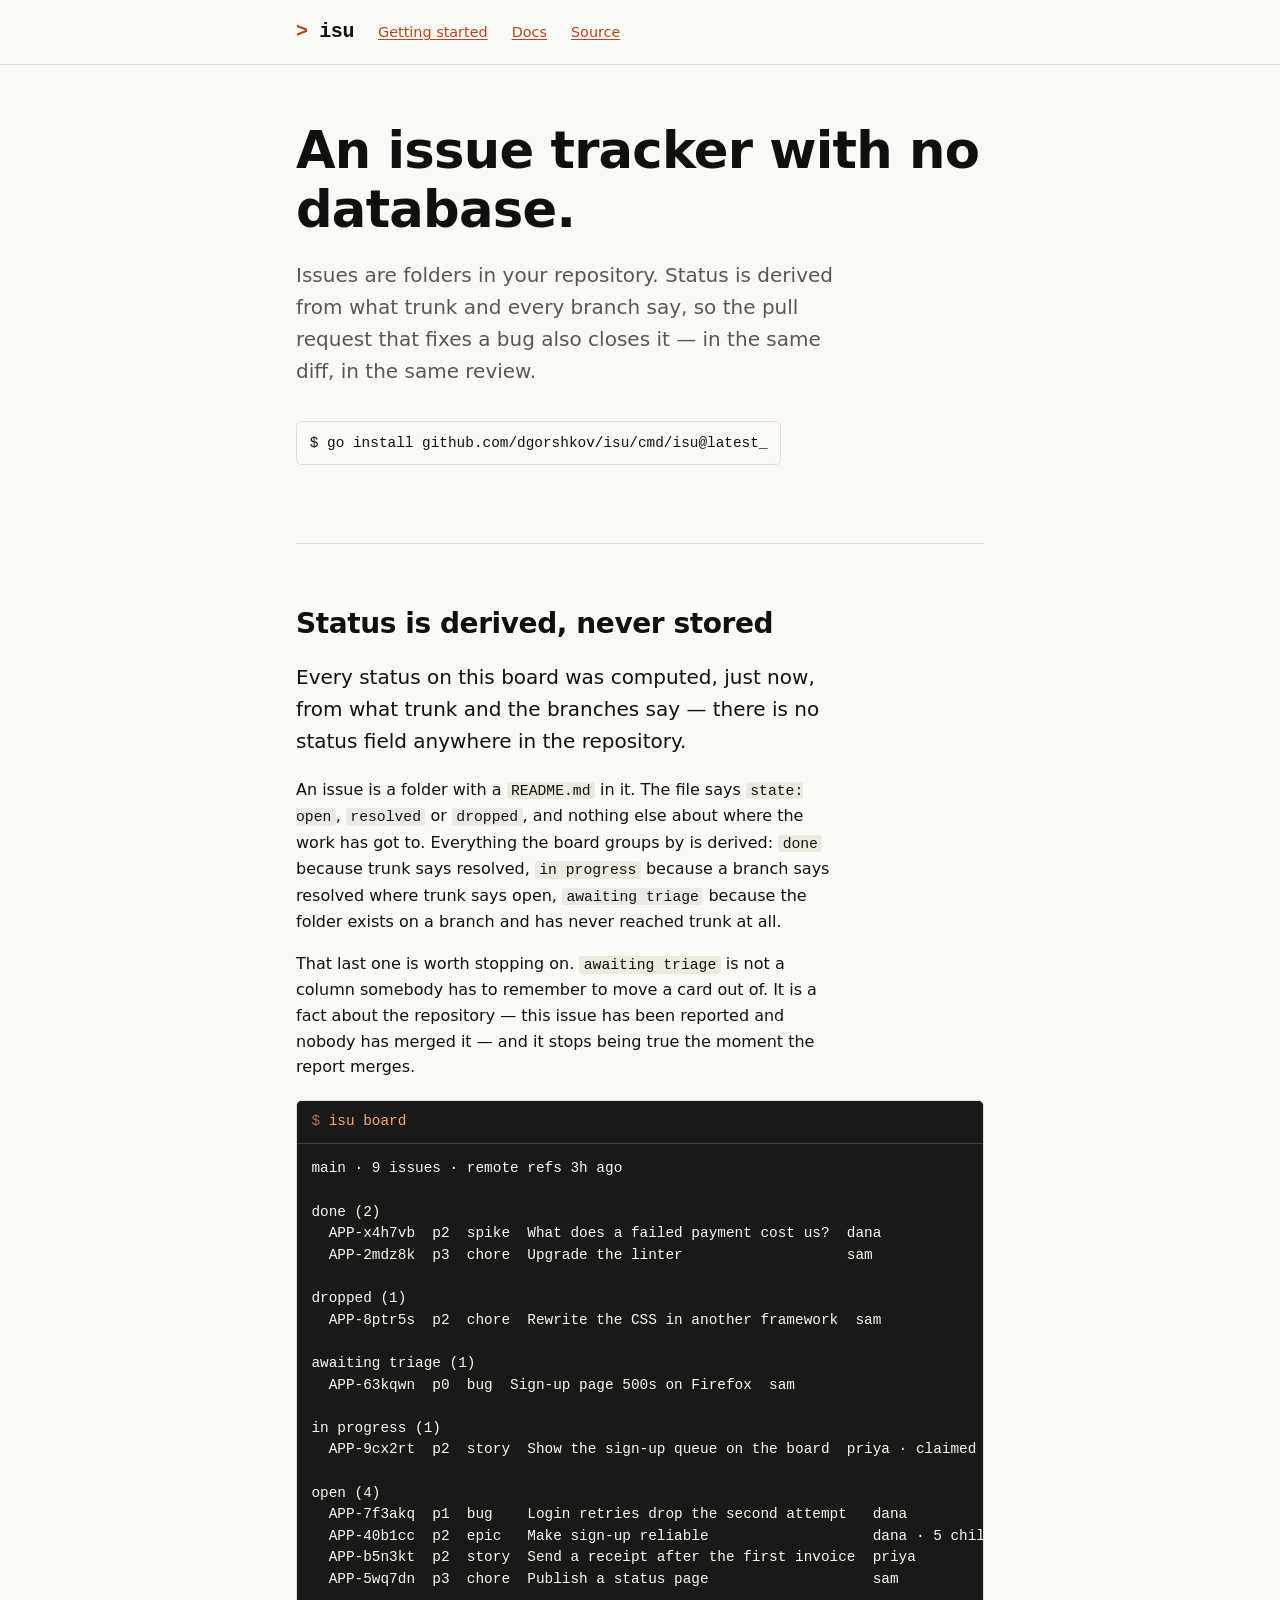
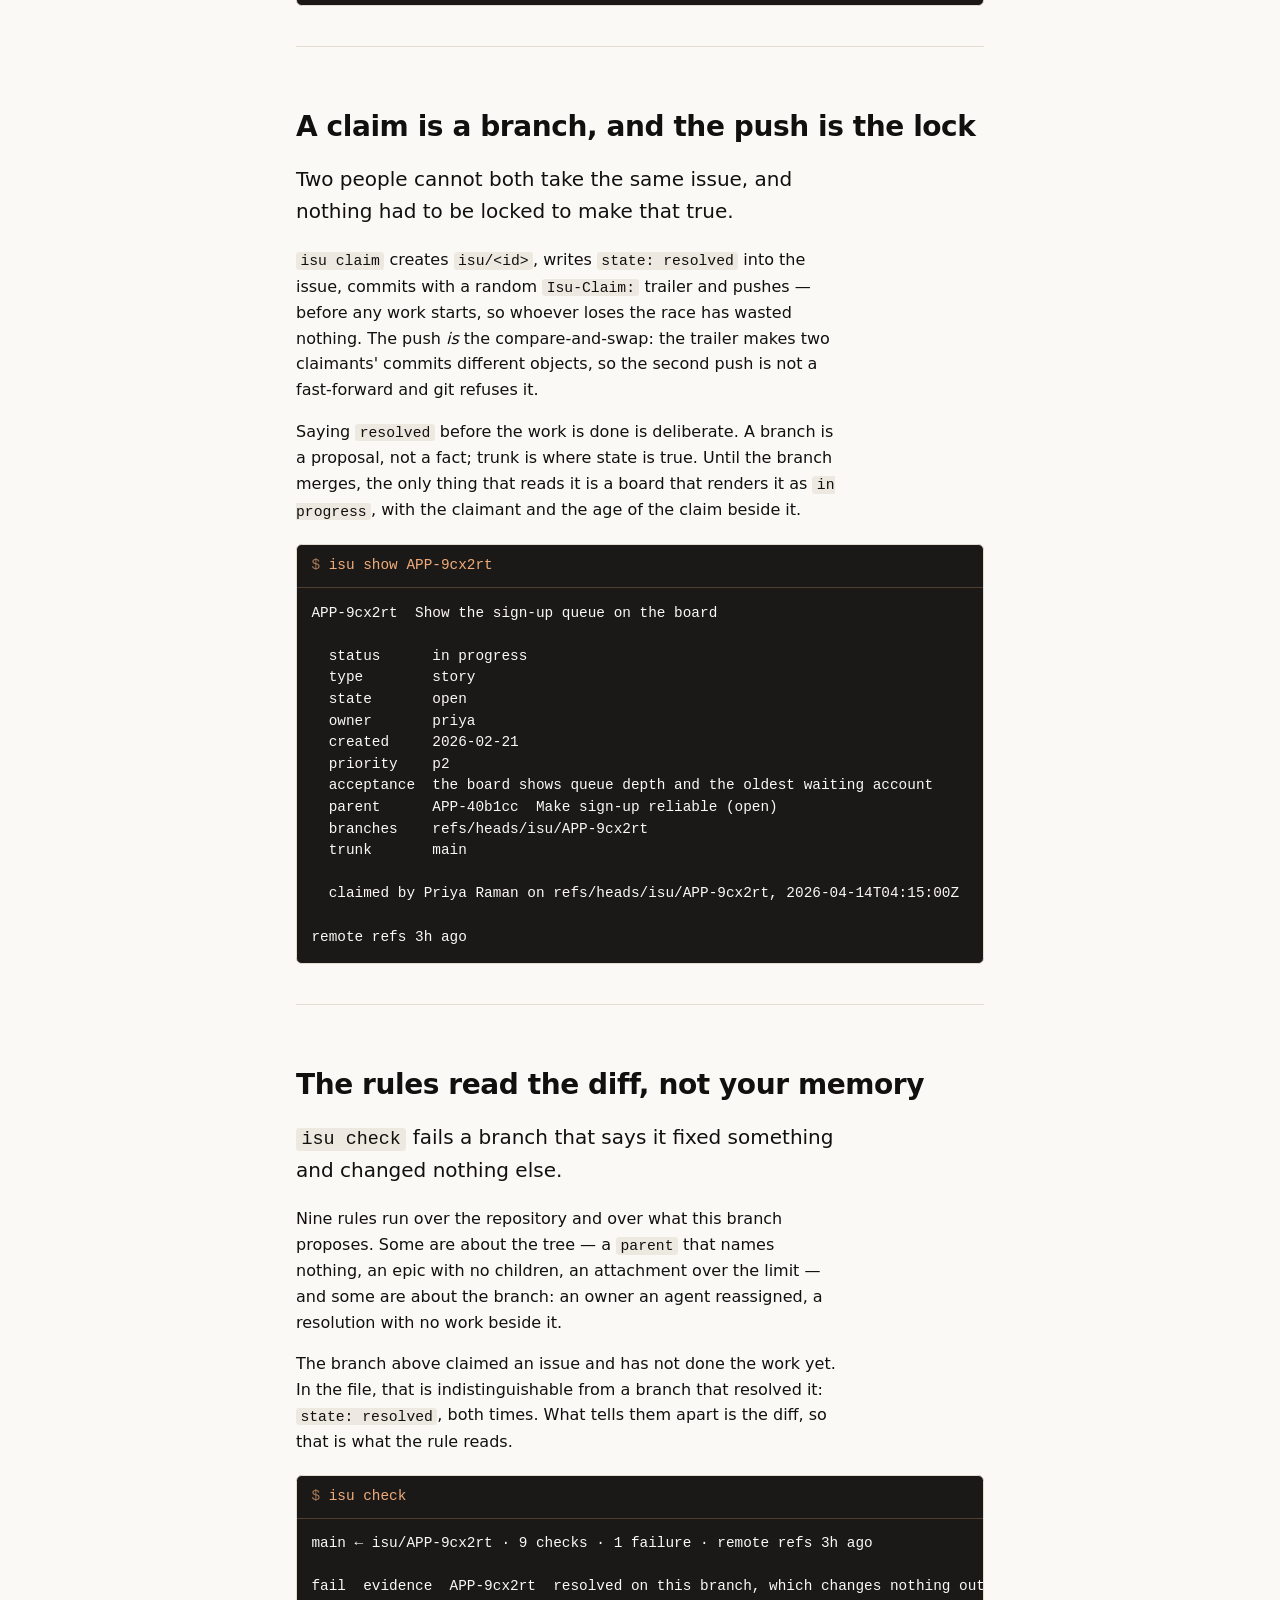
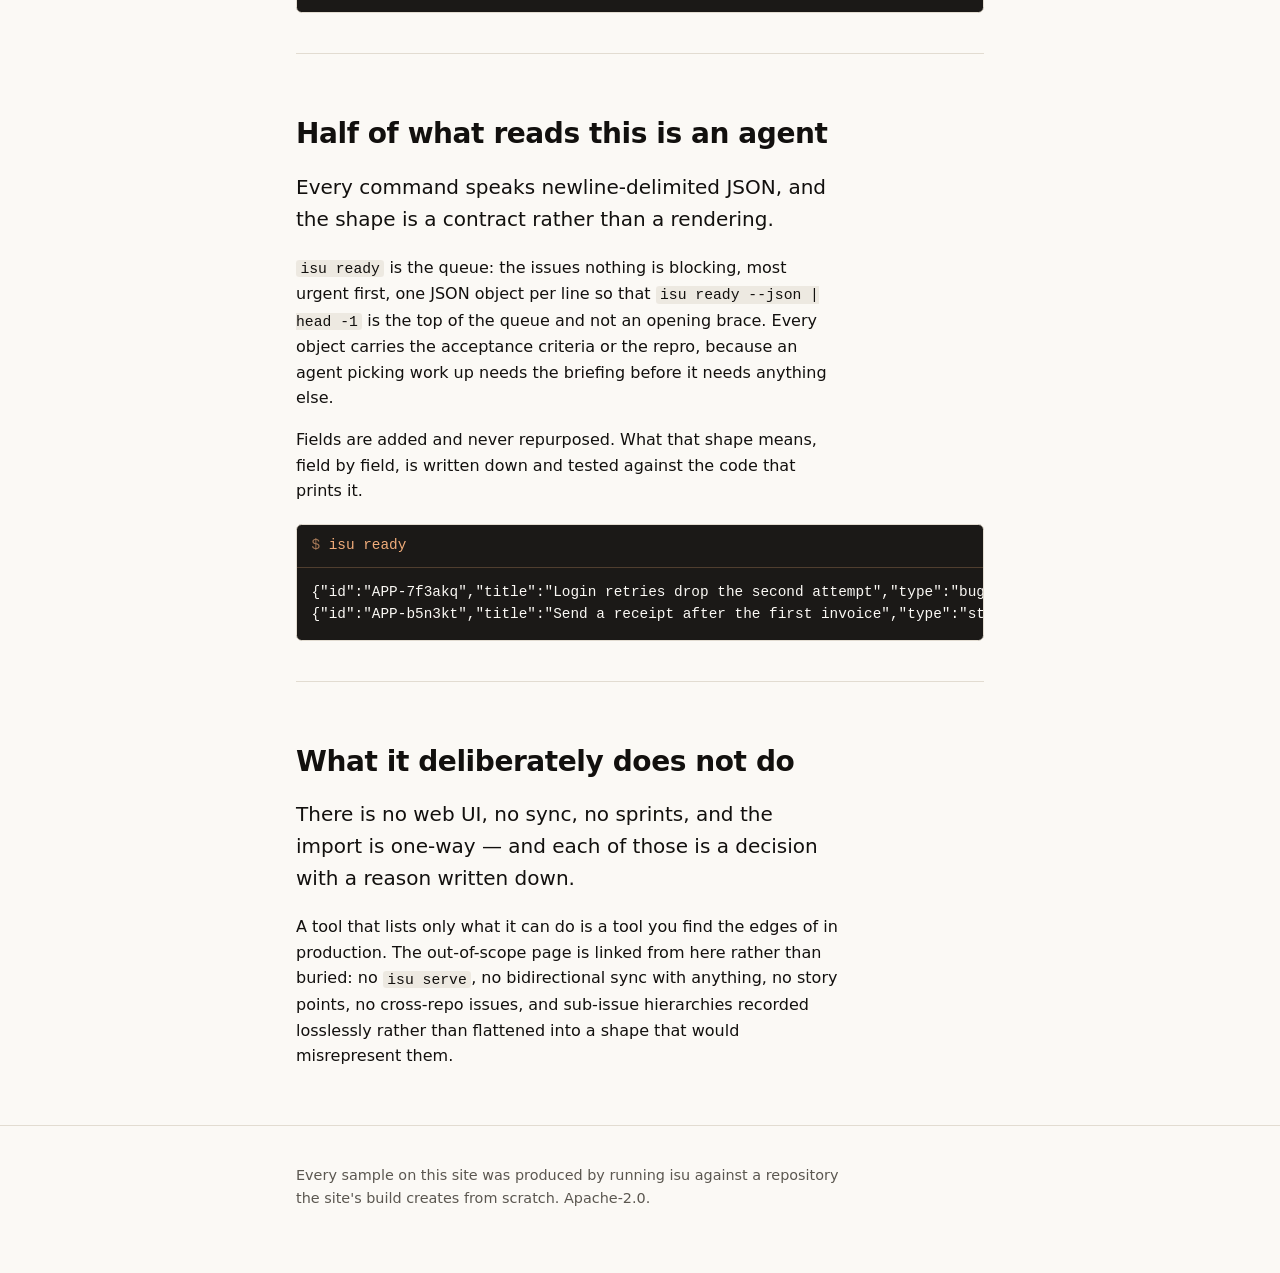
==== web/site/index.html @ 63f7f648 "M8-S3: write the docs, the gates and the deploy Eight pages: getting started, the data model, every " ====
<!DOCTYPE html>
<html lang="en">
<head>
<meta charset="utf-8">
<meta name="viewport" content="width=device-width, initial-scale=1">
<title>isu — an issue tracker with no database</title>
<meta name="description" content="isu keeps issues as folders in your repository. Status is derived from what git already knows, so the pull request that fixes a bug also closes it.">
<link rel="canonical" href="https://dgorshkov.github.io/isu/index.html">
<link rel="icon" href="favicon.svg" type="image/svg+xml">
<link rel="stylesheet" href="site.css">
<meta property="og:type" content="website">
<meta property="og:title" content="isu — an issue tracker with no database">
<meta property="og:description" content="isu keeps issues as folders in your repository. Status is derived from what git already knows, so the pull request that fixes a bug also closes it.">
<meta property="og:url" content="https://dgorshkov.github.io/isu/index.html">
<meta property="og:image" content="https://dgorshkov.github.io/isu/og.png">
<meta name="twitter:card" content="summary_large_image">
<meta name="twitter:title" content="isu — an issue tracker with no database">
<meta name="twitter:description" content="isu keeps issues as folders in your repository. Status is derived from what git already knows, so the pull request that fixes a bug also closes it.">
<meta name="twitter:image" content="https://dgorshkov.github.io/isu/og.png">
</head>
<body>
<a class="skip" href="#main">Skip to the content</a>
<header class="masthead">
<div class="wrap">
<a class="wordmark" href="index.html">isu</a>
<nav aria-label="Sections">
<a href="docs/getting-started.html">Getting started</a>
<a href="docs/index.html">Docs</a>
<a href="https://github.com/dgorshkov/isu">Source</a>
</nav>
</div>
</header>
<main id="main" class="wrap">
<div class="hero">
<h1>An issue tracker with no database.</h1>
<p class="tagline">Issues are folders in your repository. Status is derived from what trunk and every branch say, so the pull request that fixes a bug also closes it — in the same diff, in the same review.</p>
<p class="install"><span aria-hidden="true">$ </span>go install github.com/dgorshkov/isu/cmd/isu@latest<span class="caret" aria-hidden="true">_</span></p>
</div>

<section class="section" id="derived">
<h2>Status is derived, never stored</h2>
<p class="claim">Every status on this board was computed, just now, from what trunk and the branches say — there is no status field anywhere in the repository.</p>
<p>An issue is a folder with a <code>README.md</code> in it. The file says <code>state: open</code>, <code>resolved</code> or <code>dropped</code>, and nothing else about where the work has got to. Everything the board groups by is derived: <code>done</code> because trunk says resolved, <code>in progress</code> because a branch says resolved where trunk says open, <code>awaiting triage</code> because the folder exists on a branch and has never reached trunk at all.</p>
<p>That last one is worth stopping on. <code>awaiting triage</code> is not a column somebody has to remember to move a card out of. It is a fact about the repository — this issue has been reported and nobody has merged it — and it stops being true the moment the report merges.</p>
<div class="proof">
<p class="command">isu board</p>
<pre><code>main · 9 issues · remote refs 3h ago

done (2)
  APP-x4h7vb  p2  spike  What does a failed payment cost us?  dana
  APP-2mdz8k  p3  chore  Upgrade the linter                   sam

dropped (1)
  APP-8ptr5s  p2  chore  Rewrite the CSS in another framework  sam

awaiting triage (1)
  APP-63kqwn  p0  bug  Sign-up page 500s on Firefox  sam

in progress (1)
  APP-9cx2rt  p2  story  Show the sign-up queue on the board  priya · claimed by Priya Raman

open (4)
  APP-7f3akq  p1  bug    Login retries drop the second attempt   dana
  APP-40b1cc  p2  epic   Make sign-up reliable                   dana · 5 children
  APP-b5n3kt  p2  story  Send a receipt after the first invoice  priya
  APP-5wq7dn  p3  chore  Publish a status page                   sam</code></pre>
</div>
</section>

<section class="section" id="claims">
<h2>A claim is a branch, and the push is the lock</h2>
<p class="claim">Two people cannot both take the same issue, and nothing had to be locked to make that true.</p>
<p><code>isu claim</code> creates <code>isu/&lt;id&gt;</code>, writes <code>state: resolved</code> into the issue, commits with a random <code>Isu-Claim:</code> trailer and pushes — before any work starts, so whoever loses the race has wasted nothing. The push <em>is</em> the compare-and-swap: the trailer makes two claimants&#39; commits different objects, so the second push is not a fast-forward and git refuses it.</p>
<p>Saying <code>resolved</code> before the work is done is deliberate. A branch is a proposal, not a fact; trunk is where state is true. Until the branch merges, the only thing that reads it is a board that renders it as <code>in progress</code>, with the claimant and the age of the claim beside it.</p>
<div class="proof">
<p class="command">isu show APP-9cx2rt</p>
<pre><code>APP-9cx2rt  Show the sign-up queue on the board

  status      in progress
  type        story
  state       open
  owner       priya
  created     2026-02-21
  priority    p2
  acceptance  the board shows queue depth and the oldest waiting account
  parent      APP-40b1cc  Make sign-up reliable (open)
  branches    refs/heads/isu/APP-9cx2rt
  trunk       main

  claimed by Priya Raman on refs/heads/isu/APP-9cx2rt, 2026-04-14T04:15:00Z

remote refs 3h ago</code></pre>
</div>
</section>

<section class="section" id="checks">
<h2>The rules read the diff, not your memory</h2>
<p class="claim"><code>isu check</code> fails a branch that says it fixed something and changed nothing else.</p>
<p>Nine rules run over the repository and over what this branch proposes. Some are about the tree — a <code>parent</code> that names nothing, an epic with no children, an attachment over the limit — and some are about the branch: an owner an agent reassigned, a resolution with no work beside it.</p>
<p>The branch above claimed an issue and has not done the work yet. In the file, that is indistinguishable from a branch that resolved it: <code>state: resolved</code>, both times. What tells them apart is the diff, so that is what the rule reads.</p>
<div class="proof">
<p class="command">isu check</p>
<pre><code>main ← isu/APP-9cx2rt · 9 checks · 1 failure · remote refs 3h ago

fail  evidence  APP-9cx2rt  resolved on this branch, which changes nothing outside issues/: a claim writes `state: resolved` and touches nothing else, so this is a claim and not a resolution</code></pre>
</div>
</section>

<section class="section" id="json">
<h2>Half of what reads this is an agent</h2>
<p class="claim">Every command speaks newline-delimited JSON, and the shape is a contract rather than a rendering.</p>
<p><code>isu ready</code> is the queue: the issues nothing is blocking, most urgent first, one JSON object per line so that <code>isu ready --json | head -1</code> is the top of the queue and not an opening brace. Every object carries the acceptance criteria or the repro, because an agent picking work up needs the briefing before it needs anything else.</p>
<p>Fields are added and never repurposed. What that shape means, field by field, is written down and tested against the code that prints it.</p>
<div class="proof">
<p class="command">isu ready</p>
<pre><code>{&#34;id&#34;:&#34;APP-7f3akq&#34;,&#34;title&#34;:&#34;Login retries drop the second attempt&#34;,&#34;type&#34;:&#34;bug&#34;,&#34;state&#34;:&#34;open&#34;,&#34;status&#34;:&#34;open&#34;,&#34;owner&#34;:&#34;dana&#34;,&#34;created&#34;:&#34;2026-02-21&#34;,&#34;priority&#34;:&#34;p1&#34;,&#34;parent&#34;:&#34;APP-40b1cc&#34;,&#34;blocked_by&#34;:[],&#34;repro&#34;:&#34;sign in, fail once, retry within 5s&#34;,&#34;acceptance&#34;:&#34;&#34;,&#34;question&#34;:&#34;&#34;,&#34;reason&#34;:&#34;&#34;,&#34;resolution&#34;:&#34;&#34;,&#34;on_trunk&#34;:true,&#34;reopened&#34;:false,&#34;contended&#34;:false,&#34;stale&#34;:false,&#34;claims&#34;:[],&#34;elsewhere&#34;:[],&#34;epic&#34;:null,&#34;broken&#34;:null}
{&#34;id&#34;:&#34;APP-b5n3kt&#34;,&#34;title&#34;:&#34;Send a receipt after the first invoice&#34;,&#34;type&#34;:&#34;story&#34;,&#34;state&#34;:&#34;open&#34;,&#34;status&#34;:&#34;open&#34;,&#34;owner&#34;:&#34;priya&#34;,&#34;created&#34;:&#34;2026-03-05&#34;,&#34;priority&#34;:&#34;p2&#34;,&#34;parent&#34;:&#34;APP-40b1cc&#34;,&#34;blocked_by&#34;:[],&#34;repro&#34;:&#34;&#34;,&#34;acceptance&#34;:&#34;a paid invoice sends one receipt, and only one&#34;,&#34;question&#34;:&#34;&#34;,&#34;reason&#34;:&#34;&#34;,&#34;resolution&#34;:&#34;&#34;,&#34;on_trunk&#34;:true,&#34;reopened&#34;:false,&#34;contended&#34;:false,&#34;stale&#34;:false,&#34;claims&#34;:[],&#34;elsewhere&#34;:[],&#34;epic&#34;:null,&#34;broken&#34;:null}</code></pre>
</div>
</section>

<section class="section" id="limits">
<h2>What it deliberately does not do</h2>
<p class="claim">There is no web UI, no sync, no sprints, and the import is one-way — and each of those is a decision with a reason written down.</p>
<p>A tool that lists only what it can do is a tool you find the edges of in production. The out-of-scope page is linked from here rather than buried: no <code>isu serve</code>, no bidirectional sync with anything, no story points, no cross-repo issues, and sub-issue hierarchies recorded losslessly rather than flattened into a shape that would misrepresent them.</p>
</section>


</main>
<footer class="foot">
<div class="wrap">
<p>Every sample on this site was produced by running isu against a repository the site&#39;s build creates from scratch. Apache-2.0.</p>
</div>
</footer>
</body>
</html>
---- web/site/site.css ----
/* isu.dev — the whole stylesheet.
 *
 * Every colour and every type size is declared once, in the two token blocks
 * below, and referenced through a custom property everywhere else. M8-S2 makes
 * that a test rather than a convention: a hex literal or a pixel font size
 * outside those blocks fails the build.
 *
 * There is no webfont. PLAN.md M8-S2 asks for fonts "self-hosted and subset,
 * no third-party font CDN"; the strongest form of that is not to ship a font at
 * all, so the prose is set in the reader's own UI face and the terminal in
 * their own monospace. Nothing is fetched, nothing is subset, nothing is a
 * third-party request, and the page renders at first paint with no swap.
 */

:root {
	color-scheme: light dark;

	/* Colours. Six, named for their job rather than their hue. Every pair the
	 * page actually puts together is asserted against WCAG AA in gates.go. */
	--paper: #fbf9f5;
	--ink: #12100e;
	--slate: #5b5750;
	--rule: #e2dcd1;
	--signal: #b4451f;
	--terminal: #1b1917;
	--terminal-ink: #fbf9f5;
	--glow: #f0ac7a;

	/* The type scale: 1rem, up and down by a factor of 1.25. */
	--text-xs: 0.8rem;
	--text-s: 0.9rem;
	--text-m: 1rem;
	--text-l: 1.25rem;
	--text-xl: 1.75rem;
	--text-2xl: 2.4rem;
	--text-3xl: 3.2rem;

	--measure: 34rem;
	--gap: 1.5rem;
	--radius: 0.35rem;

	--sans: ui-sans-serif, system-ui, -apple-system, "Segoe UI", Roboto, "Helvetica Neue",
		Arial, sans-serif;
	--mono: ui-monospace, SFMono-Regular, "SF Mono", Menlo, Consolas,
		"Liberation Mono", monospace;
}

@media (prefers-color-scheme: dark) {
	:root {
		--paper: #141312;
		--ink: #f2eee7;
		--slate: #a9a199;
		--rule: #332f2a;
		--signal: #f0894f;
		--terminal: #0c0b0a;
		--terminal-ink: #f2eee7;
		--glow: #f0ac7a;
	}
}

*,
*::before,
*::after {
	box-sizing: border-box;
}

html {
	-webkit-text-size-adjust: 100%;
}

body {
	margin: 0;
	background: var(--paper);
	color: var(--ink);
	font-family: var(--sans);
	font-size: var(--text-m);
	line-height: 1.6;
}

.wrap {
	max-width: 46rem;
	margin: 0 auto;
	padding: 0 var(--gap);
}

/* ---- the skip link, first in the document and visible when focused ---- */

.skip {
	position: absolute;
	left: -100vw;
	top: 0;
	background: var(--signal);
	color: var(--paper);
	padding: 0.5rem 1rem;
	z-index: 2;
}

.skip:focus {
	left: 0;
}

/* ---- masthead ---- */

.masthead {
	border-bottom: 1px solid var(--rule);
	padding: 1rem 0;
}

.masthead .wrap {
	display: flex;
	flex-wrap: wrap;
	align-items: baseline;
	gap: var(--gap);
}

.wordmark {
	font-family: var(--mono);
	font-size: var(--text-l);
	font-weight: 700;
	letter-spacing: -0.02em;
	color: var(--ink);
	text-decoration: none;
}

.wordmark::before {
	content: "> ";
	color: var(--signal);
}

.masthead nav {
	display: flex;
	flex-wrap: wrap;
	gap: var(--gap);
	font-size: var(--text-s);
}

/* ---- links ---- */

a {
	color: var(--signal);
	text-underline-offset: 0.15em;
}

a:focus-visible,
button:focus-visible {
	outline: 2px solid var(--signal);
	outline-offset: 2px;
}

/* ---- headings and prose ---- */

h1,
h2,
h3,
h4 {
	line-height: 1.15;
	letter-spacing: -0.015em;
	margin: 2rem 0 0.75rem;
}

h1 {
	font-size: var(--text-2xl);
}

h2 {
	font-size: var(--text-xl);
}

h3 {
	font-size: var(--text-l);
}

h4 {
	font-size: var(--text-m);
}

p,
li {
	max-width: var(--measure);
}

code {
	font-family: var(--mono);
	font-size: 0.92em;
	background: color-mix(in srgb, var(--rule) 55%, transparent);
	border-radius: 0.2rem;
	padding: 0.05em 0.3em;
}

hr {
	border: 0;
	border-top: 1px solid var(--rule);
	margin: 2.5rem 0;
}

blockquote {
	margin: 1.5rem 0;
	padding-left: 1rem;
	border-left: 3px solid var(--signal);
	color: var(--slate);
}

/* ---- the hero ---- */

.hero {
	padding: 3.5rem 0 1rem;
}

.hero h1 {
	font-size: var(--text-3xl);
	margin-top: 0;
}

.tagline {
	font-size: var(--text-l);
	color: var(--slate);
	max-width: var(--measure);
}

.install {
	font-family: var(--mono);
	font-size: var(--text-s);
	border: 1px solid var(--rule);
	border-radius: var(--radius);
	padding: 0.6rem 0.8rem;
	display: inline-block;
	overflow-x: auto;
	max-width: 100%;
}

/* ---- the proof card: the site's signature element ----
 *
 * Every claim the site makes sits directly above one of these, and everything
 * inside it came out of the binary in this repository. The header bar carries
 * the command; the body carries exactly the bytes isu wrote.
 */

.proof {
	margin: 1.25rem 0 2.5rem;
	border: 1px solid var(--rule);
	border-radius: var(--radius);
	overflow: hidden;
	background: var(--terminal);
}

.proof .command {
	font-family: var(--mono);
	font-size: var(--text-s);
	color: var(--glow);
	padding: 0.6rem 0.9rem;
	border-bottom: 1px solid color-mix(in srgb, var(--glow) 25%, transparent);
	margin: 0;
	max-width: none;
}

.proof .command::before {
	content: "$ ";
	opacity: 0.65;
}

.proof pre {
	margin: 0;
	padding: 0.9rem;
	overflow-x: auto;
	color: var(--terminal-ink);
	font-family: var(--mono);
	font-size: var(--text-s);
	line-height: 1.5;
	tab-size: 4;
}

.proof code {
	background: none;
	padding: 0;
	font-size: inherit;
}

/* ---- documents ---- */

.scroller {
	overflow-x: auto;
	max-width: 100%;
	margin: 1.25rem 0;
}

.scroller pre {
	margin: 0;
	padding: 0.9rem;
	background: var(--terminal);
	color: var(--terminal-ink);
	border-radius: var(--radius);
	font-family: var(--mono);
	font-size: var(--text-s);
	line-height: 1.5;
}

.scroller code {
	background: none;
	padding: 0;
	font-size: inherit;
}

table {
	border-collapse: collapse;
	font-size: var(--text-s);
}

th,
td {
	border-bottom: 1px solid var(--rule);
	padding: 0.4rem 0.8rem 0.4rem 0;
	text-align: left;
	vertical-align: top;
}

th {
	white-space: nowrap;
}

/* ---- contents list beside a document ---- */

.contents {
	border-left: 2px solid var(--rule);
	padding-left: 1rem;
	margin: 1.5rem 0 2.5rem;
	font-size: var(--text-s);
}

.contents ul {
	list-style: none;
	margin: 0.4rem 0 0;
	padding: 0;
}

.contents li {
	margin: 0.2rem 0;
}

.contents strong {
	color: var(--slate);
	font-weight: 600;
	text-transform: uppercase;
	letter-spacing: 0.08em;
	font-size: var(--text-xs);
}

/* ---- section headings on the landing page ---- */

.claim {
	font-size: var(--text-l);
	max-width: var(--measure);
}

.section {
	border-top: 1px solid var(--rule);
	padding-top: 2rem;
	margin-top: 2.5rem;
}

/* ---- foot ---- */

.foot {
	border-top: 1px solid var(--rule);
	margin-top: 3.5rem;
	padding: 1.5rem 0 3rem;
	color: var(--slate);
	font-size: var(--text-s);
}

.foot a {
	color: var(--slate);
}

/* ---- motion ----
 *
 * The page animates one thing: the caret on the hero's proof card. Anybody who
 * has asked their system for less motion gets none.
 */

.caret {
	animation: blink 1.2s steps(1) infinite;
}

@keyframes blink {
	50% {
		opacity: 0;
	}
}

@media (prefers-reduced-motion: reduce) {
	*,
	*::before,
	*::after {
		animation-duration: 0.001ms !important;
		animation-iteration-count: 1 !important;
		transition-duration: 0.001ms !important;
		scroll-behavior: auto !important;
	}

	.caret {
		animation: none;
		opacity: 1;
	}
}
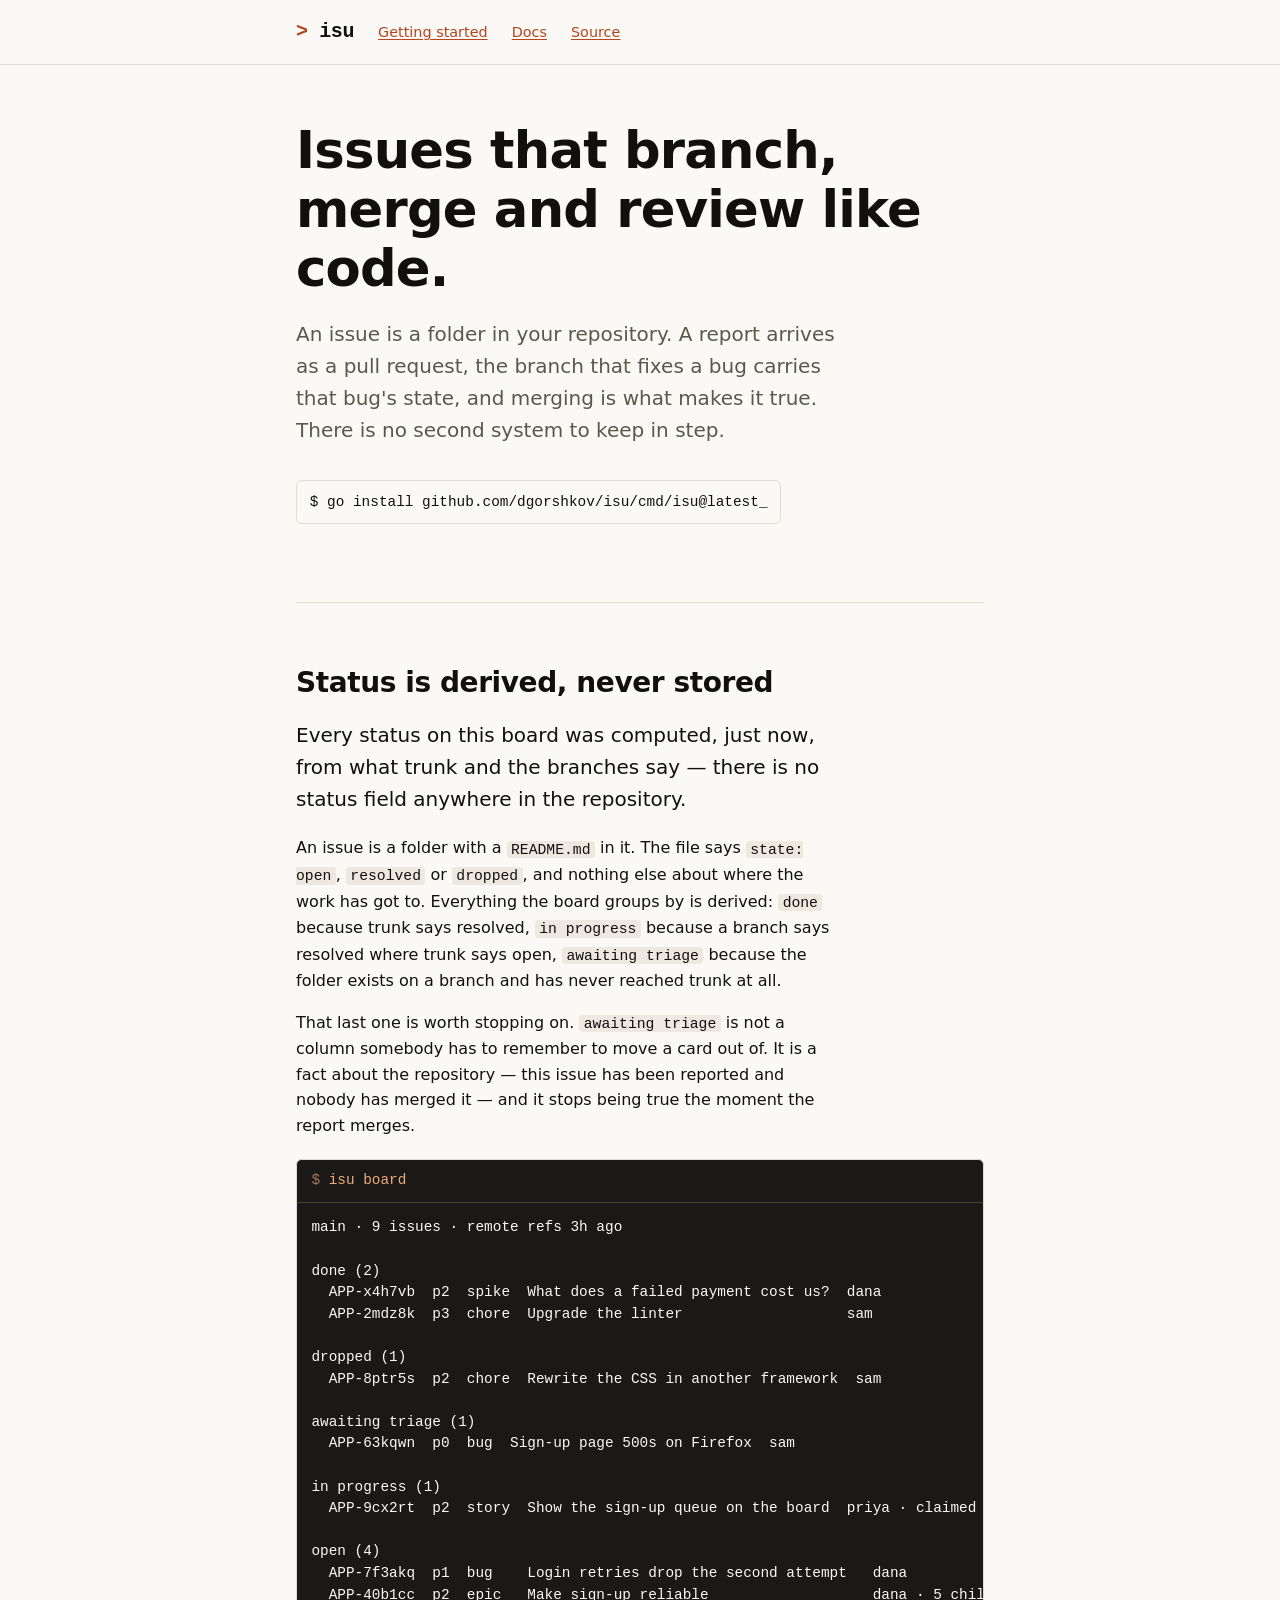
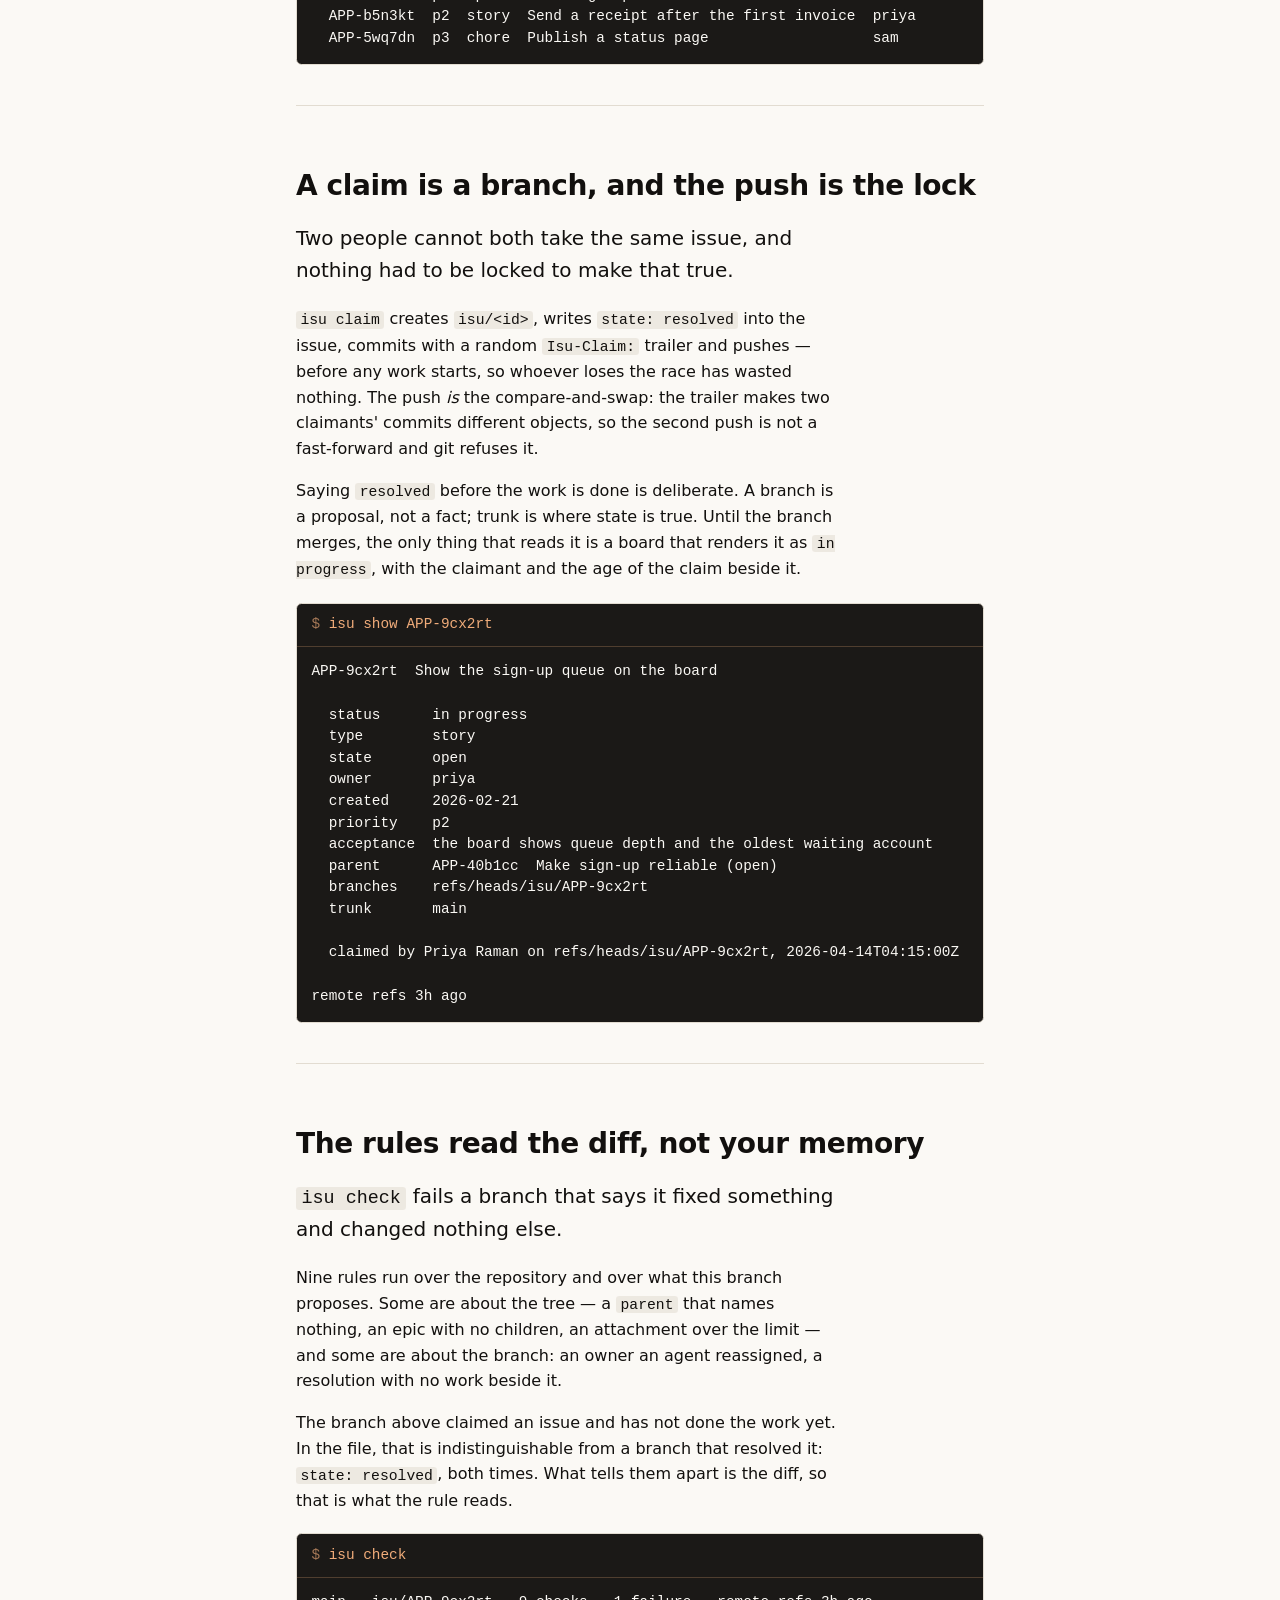
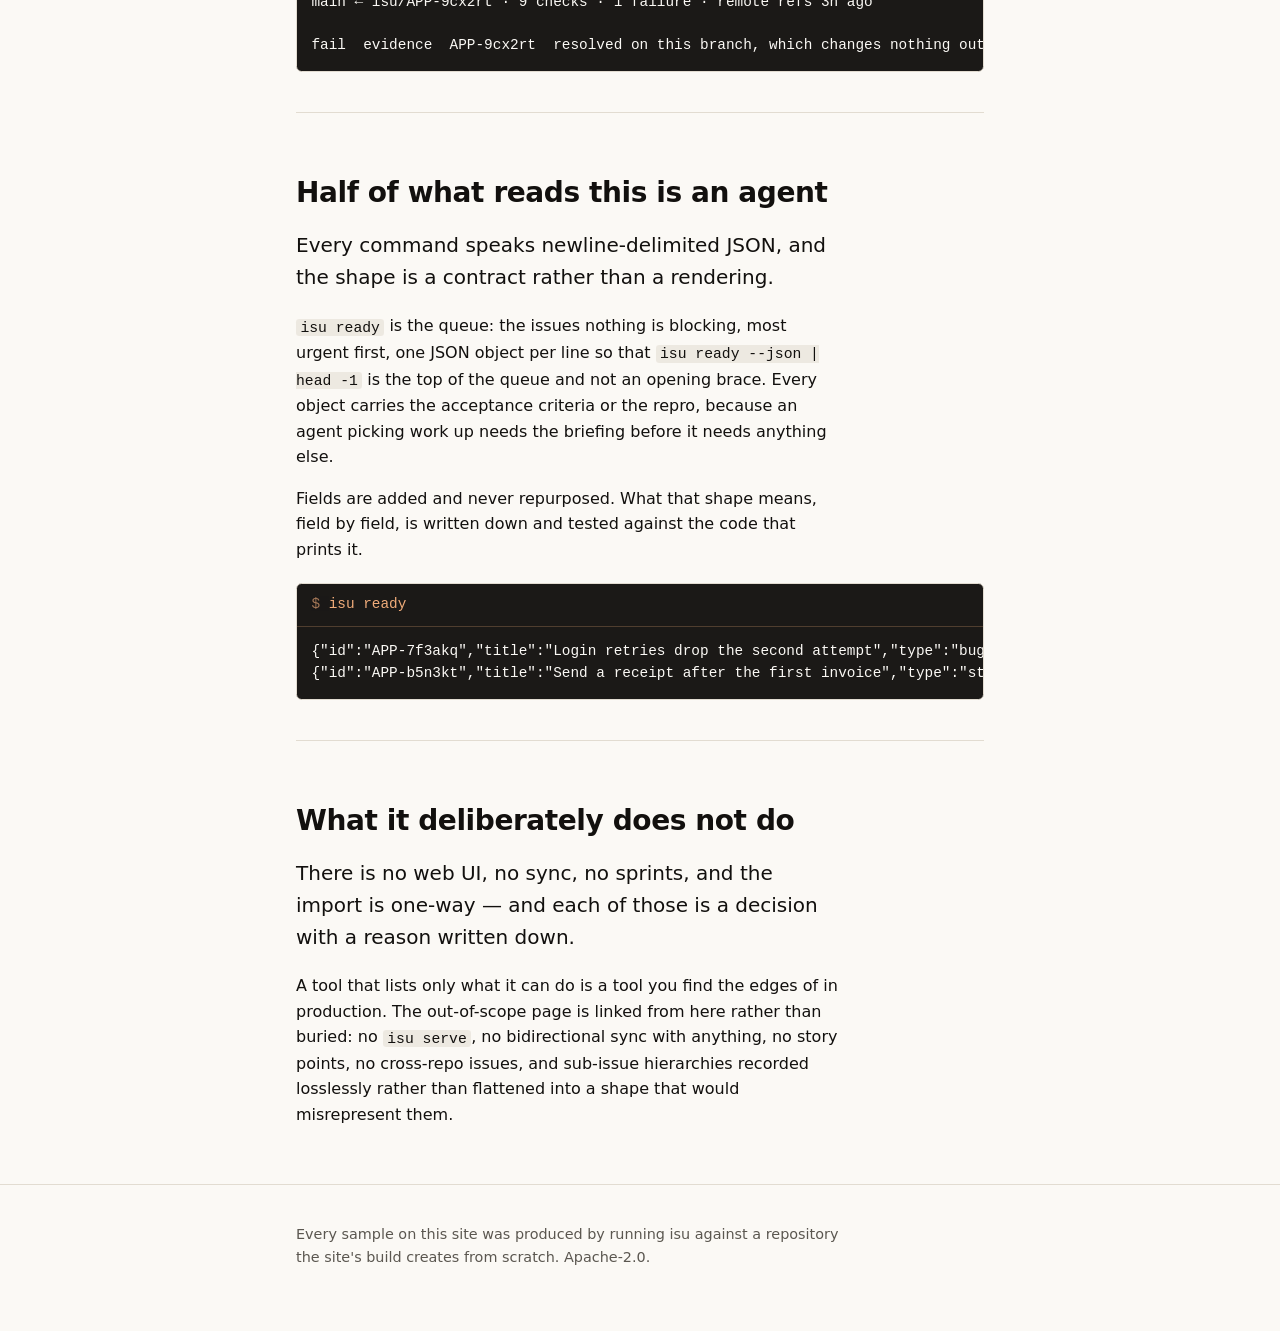
==== commit 94653b42: "M8-S1: lead with what the issues do, not with what is missing "An issue tracker with no database" is" ====
--- a/web/site/index.html
+++ b/web/site/index.html
@@ -3,19 +3,19 @@
 <head>
 <meta charset="utf-8">
 <meta name="viewport" content="width=device-width, initial-scale=1">
-<title>isu — an issue tracker with no database</title>
-<meta name="description" content="isu keeps issues as folders in your repository. Status is derived from what git already knows, so the pull request that fixes a bug also closes it.">
+<title>isu — issues that branch, merge and review like code</title>
+<meta name="description" content="isu keeps issues as folders in your repository, so a bug report arrives as a pull request and the branch that fixes a bug carries that bug&#39;s state. Status is derived from git rather than stored anywhere.">
 <link rel="canonical" href="https://dgorshkov.github.io/isu/index.html">
 <link rel="icon" href="favicon.svg" type="image/svg+xml">
 <link rel="stylesheet" href="site.css">
 <meta property="og:type" content="website">
-<meta property="og:title" content="isu — an issue tracker with no database">
-<meta property="og:description" content="isu keeps issues as folders in your repository. Status is derived from what git already knows, so the pull request that fixes a bug also closes it.">
+<meta property="og:title" content="isu — issues that branch, merge and review like code">
+<meta property="og:description" content="isu keeps issues as folders in your repository, so a bug report arrives as a pull request and the branch that fixes a bug carries that bug&#39;s state. Status is derived from git rather than stored anywhere.">
 <meta property="og:url" content="https://dgorshkov.github.io/isu/index.html">
 <meta property="og:image" content="https://dgorshkov.github.io/isu/og.png">
 <meta name="twitter:card" content="summary_large_image">
-<meta name="twitter:title" content="isu — an issue tracker with no database">
-<meta name="twitter:description" content="isu keeps issues as folders in your repository. Status is derived from what git already knows, so the pull request that fixes a bug also closes it.">
+<meta name="twitter:title" content="isu — issues that branch, merge and review like code">
+<meta name="twitter:description" content="isu keeps issues as folders in your repository, so a bug report arrives as a pull request and the branch that fixes a bug carries that bug&#39;s state. Status is derived from git rather than stored anywhere.">
 <meta name="twitter:image" content="https://dgorshkov.github.io/isu/og.png">
 </head>
 <body>
@@ -32,8 +32,8 @@
 </header>
 <main id="main" class="wrap">
 <div class="hero">
-<h1>An issue tracker with no database.</h1>
-<p class="tagline">Issues are folders in your repository. Status is derived from what trunk and every branch say, so the pull request that fixes a bug also closes it — in the same diff, in the same review.</p>
+<h1>Issues that branch, merge and review like code.</h1>
+<p class="tagline">An issue is a folder in your repository. A report arrives as a pull request, the branch that fixes a bug carries that bug&#39;s state, and merging is what makes it true. There is no second system to keep in step.</p>
 <p class="install"><span aria-hidden="true">$ </span>go install github.com/dgorshkov/isu/cmd/isu@latest<span class="caret" aria-hidden="true">_</span></p>
 </div>
 
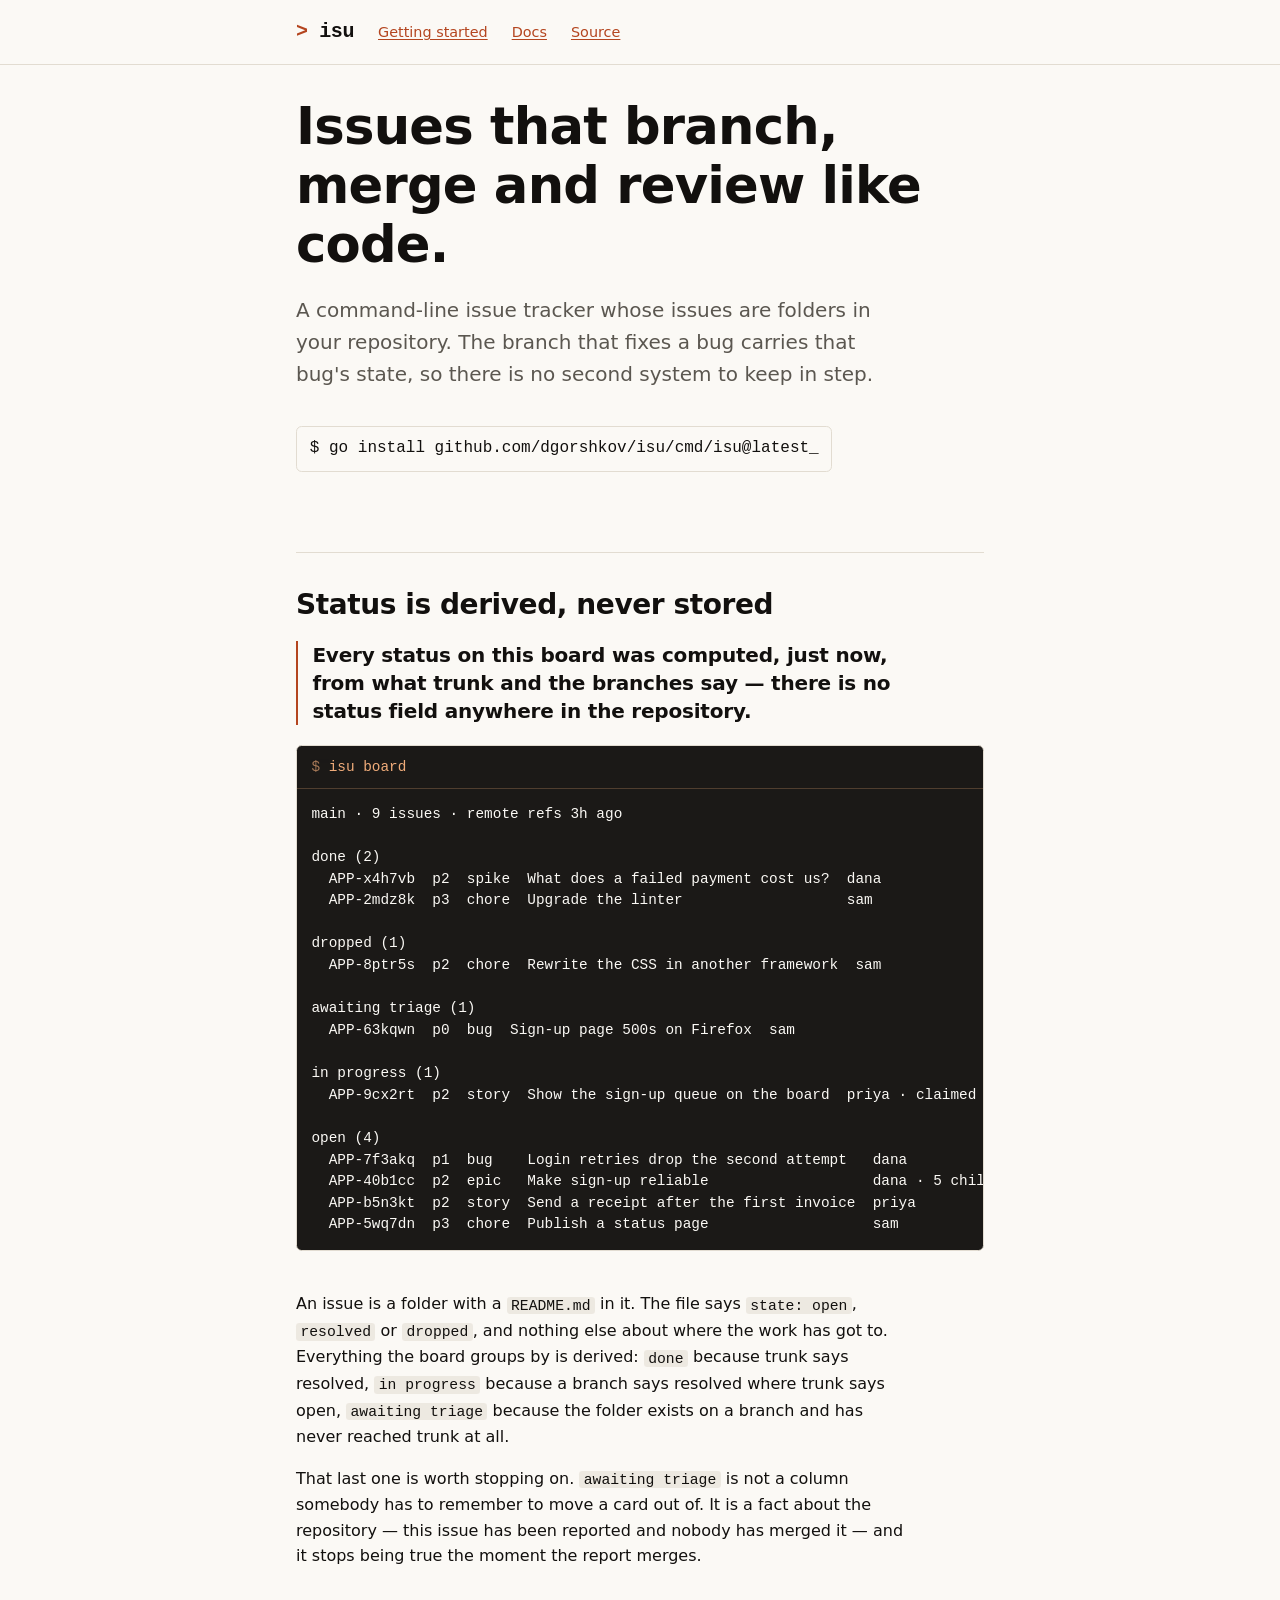
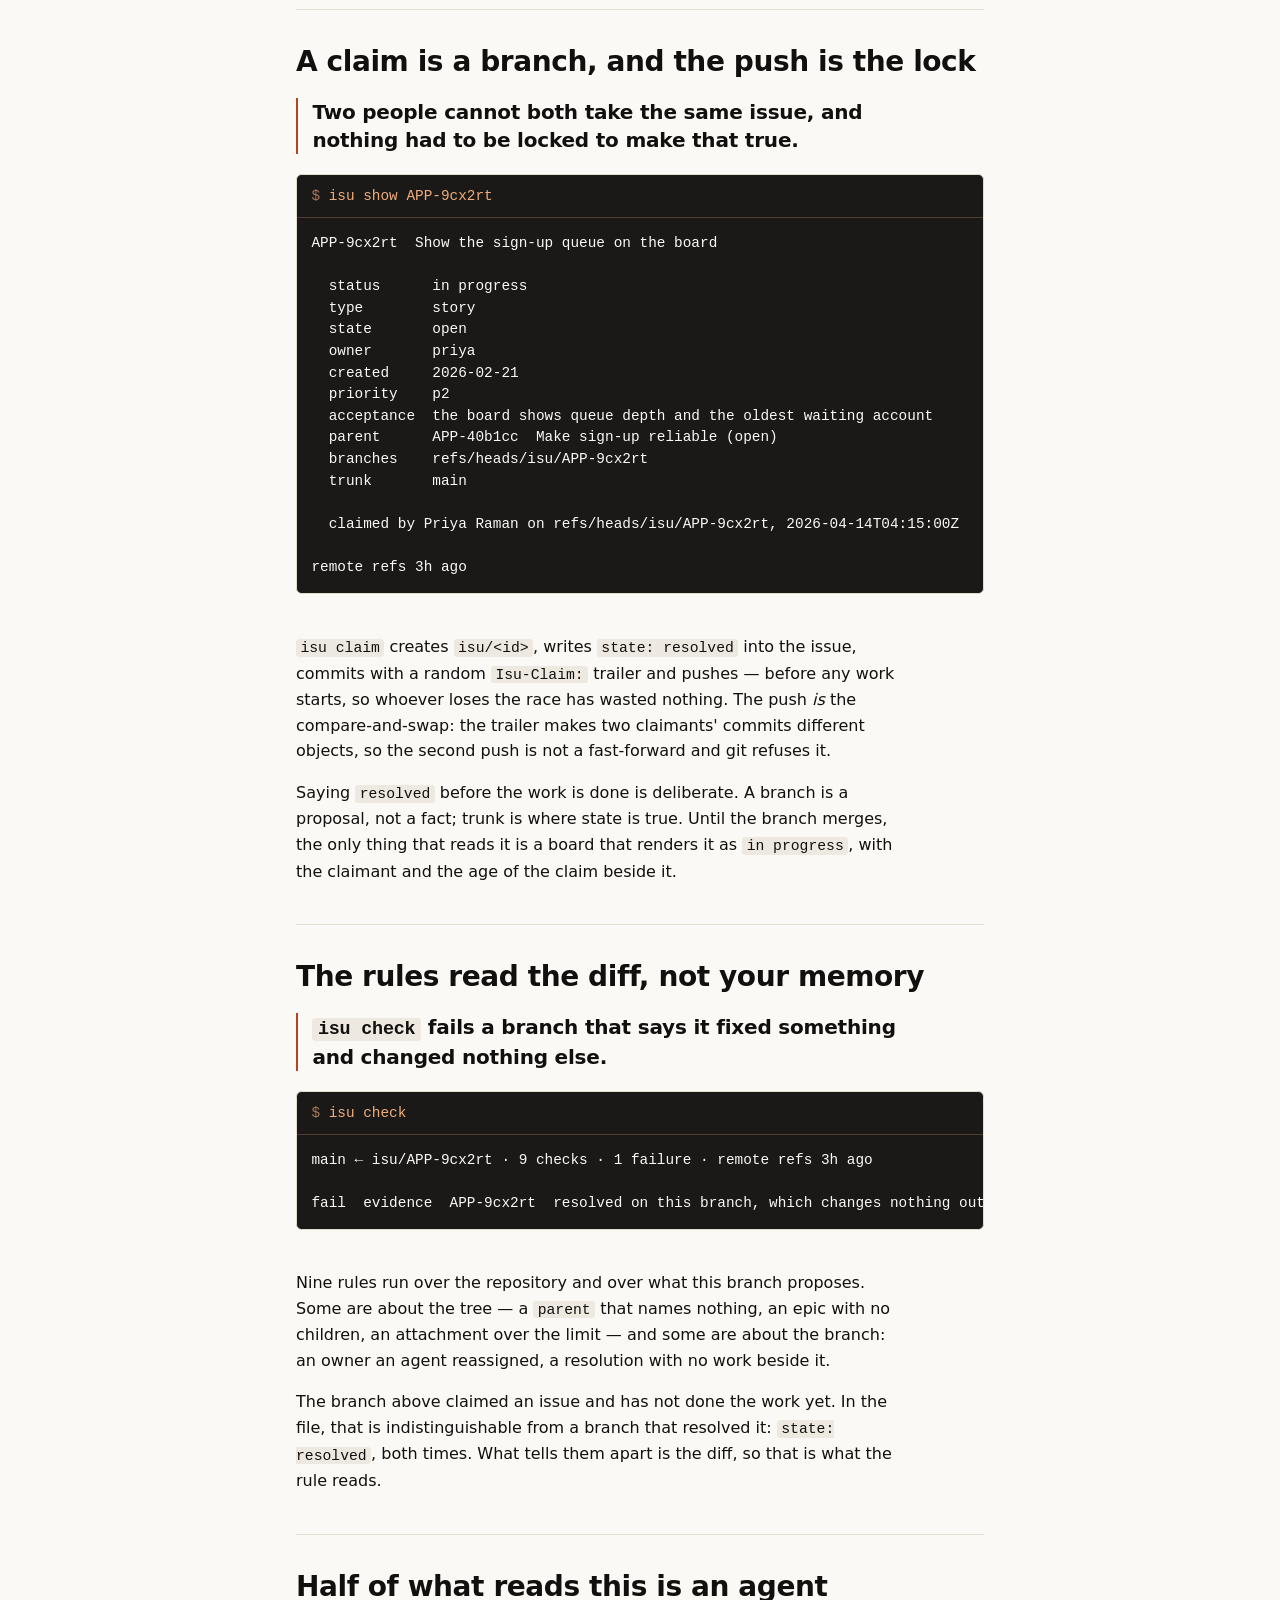
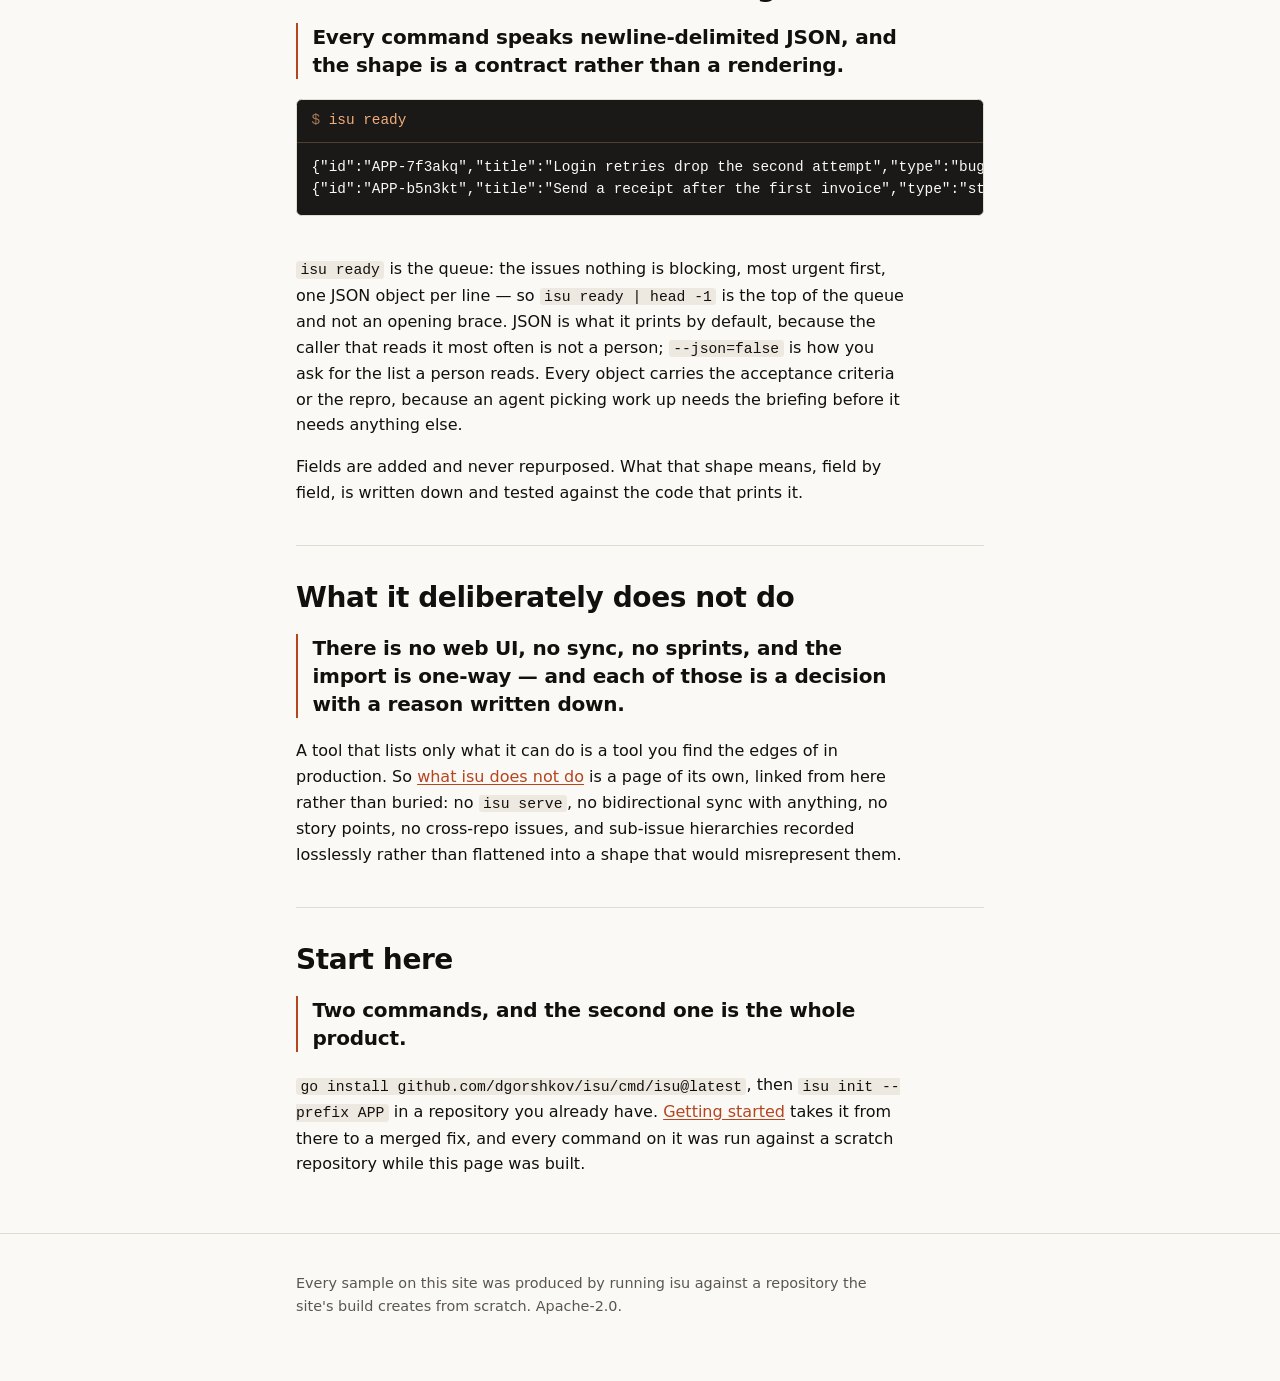
==== commit 612bf4e2: "M8-S2: fix what a hostile read of the page found A design critique was run against the deployed prev" ====
--- a/web/site/index.html
+++ b/web/site/index.html
@@ -5,18 +5,18 @@
 <meta name="viewport" content="width=device-width, initial-scale=1">
 <title>isu — issues that branch, merge and review like code</title>
 <meta name="description" content="isu keeps issues as folders in your repository, so a bug report arrives as a pull request and the branch that fixes a bug carries that bug&#39;s state. Status is derived from git rather than stored anywhere.">
-<link rel="canonical" href="https://dgorshkov.github.io/isu/index.html">
+<link rel="canonical" href="https://isu-website.netlify.app/index.html">
 <link rel="icon" href="favicon.svg" type="image/svg+xml">
 <link rel="stylesheet" href="site.css">
 <meta property="og:type" content="website">
 <meta property="og:title" content="isu — issues that branch, merge and review like code">
 <meta property="og:description" content="isu keeps issues as folders in your repository, so a bug report arrives as a pull request and the branch that fixes a bug carries that bug&#39;s state. Status is derived from git rather than stored anywhere.">
-<meta property="og:url" content="https://dgorshkov.github.io/isu/index.html">
-<meta property="og:image" content="https://dgorshkov.github.io/isu/og.png">
+<meta property="og:url" content="https://isu-website.netlify.app/index.html">
+<meta property="og:image" content="https://isu-website.netlify.app/og.png">
 <meta name="twitter:card" content="summary_large_image">
 <meta name="twitter:title" content="isu — issues that branch, merge and review like code">
 <meta name="twitter:description" content="isu keeps issues as folders in your repository, so a bug report arrives as a pull request and the branch that fixes a bug carries that bug&#39;s state. Status is derived from git rather than stored anywhere.">
-<meta name="twitter:image" content="https://dgorshkov.github.io/isu/og.png">
+<meta name="twitter:image" content="https://isu-website.netlify.app/og.png">
 </head>
 <body>
 <a class="skip" href="#main">Skip to the content</a>
@@ -33,15 +33,13 @@
 <main id="main" class="wrap">
 <div class="hero">
 <h1>Issues that branch, merge and review like code.</h1>
-<p class="tagline">An issue is a folder in your repository. A report arrives as a pull request, the branch that fixes a bug carries that bug&#39;s state, and merging is what makes it true. There is no second system to keep in step.</p>
+<p class="tagline">A command-line issue tracker whose issues are folders in your repository. The branch that fixes a bug carries that bug&#39;s state, so there is no second system to keep in step.</p>
 <p class="install"><span aria-hidden="true">$ </span>go install github.com/dgorshkov/isu/cmd/isu@latest<span class="caret" aria-hidden="true">_</span></p>
 </div>
 
 <section class="section" id="derived">
 <h2>Status is derived, never stored</h2>
 <p class="claim">Every status on this board was computed, just now, from what trunk and the branches say — there is no status field anywhere in the repository.</p>
-<p>An issue is a folder with a <code>README.md</code> in it. The file says <code>state: open</code>, <code>resolved</code> or <code>dropped</code>, and nothing else about where the work has got to. Everything the board groups by is derived: <code>done</code> because trunk says resolved, <code>in progress</code> because a branch says resolved where trunk says open, <code>awaiting triage</code> because the folder exists on a branch and has never reached trunk at all.</p>
-<p>That last one is worth stopping on. <code>awaiting triage</code> is not a column somebody has to remember to move a card out of. It is a fact about the repository — this issue has been reported and nobody has merged it — and it stops being true the moment the report merges.</p>
 <div class="proof">
 <p class="command">isu board</p>
 <pre><code>main · 9 issues · remote refs 3h ago
@@ -65,13 +63,13 @@
   APP-b5n3kt  p2  story  Send a receipt after the first invoice  priya
   APP-5wq7dn  p3  chore  Publish a status page                   sam</code></pre>
 </div>
+<p>An issue is a folder with a <code>README.md</code> in it. The file says <code>state: open</code>, <code>resolved</code> or <code>dropped</code>, and nothing else about where the work has got to. Everything the board groups by is derived: <code>done</code> because trunk says resolved, <code>in progress</code> because a branch says resolved where trunk says open, <code>awaiting triage</code> because the folder exists on a branch and has never reached trunk at all.</p>
+<p>That last one is worth stopping on. <code>awaiting triage</code> is not a column somebody has to remember to move a card out of. It is a fact about the repository — this issue has been reported and nobody has merged it — and it stops being true the moment the report merges.</p>
 </section>
 
 <section class="section" id="claims">
 <h2>A claim is a branch, and the push is the lock</h2>
 <p class="claim">Two people cannot both take the same issue, and nothing had to be locked to make that true.</p>
-<p><code>isu claim</code> creates <code>isu/&lt;id&gt;</code>, writes <code>state: resolved</code> into the issue, commits with a random <code>Isu-Claim:</code> trailer and pushes — before any work starts, so whoever loses the race has wasted nothing. The push <em>is</em> the compare-and-swap: the trailer makes two claimants&#39; commits different objects, so the second push is not a fast-forward and git refuses it.</p>
-<p>Saying <code>resolved</code> before the work is done is deliberate. A branch is a proposal, not a fact; trunk is where state is true. Until the branch merges, the only thing that reads it is a board that renders it as <code>in progress</code>, with the claimant and the age of the claim beside it.</p>
 <div class="proof">
 <p class="command">isu show APP-9cx2rt</p>
 <pre><code>APP-9cx2rt  Show the sign-up queue on the board
@@ -91,37 +89,45 @@
 
 remote refs 3h ago</code></pre>
 </div>
+<p><code>isu claim</code> creates <code>isu/&lt;id&gt;</code>, writes <code>state: resolved</code> into the issue, commits with a random <code>Isu-Claim:</code> trailer and pushes — before any work starts, so whoever loses the race has wasted nothing. The push <em>is</em> the compare-and-swap: the trailer makes two claimants&#39; commits different objects, so the second push is not a fast-forward and git refuses it.</p>
+<p>Saying <code>resolved</code> before the work is done is deliberate. A branch is a proposal, not a fact; trunk is where state is true. Until the branch merges, the only thing that reads it is a board that renders it as <code>in progress</code>, with the claimant and the age of the claim beside it.</p>
 </section>
 
 <section class="section" id="checks">
 <h2>The rules read the diff, not your memory</h2>
 <p class="claim"><code>isu check</code> fails a branch that says it fixed something and changed nothing else.</p>
-<p>Nine rules run over the repository and over what this branch proposes. Some are about the tree — a <code>parent</code> that names nothing, an epic with no children, an attachment over the limit — and some are about the branch: an owner an agent reassigned, a resolution with no work beside it.</p>
-<p>The branch above claimed an issue and has not done the work yet. In the file, that is indistinguishable from a branch that resolved it: <code>state: resolved</code>, both times. What tells them apart is the diff, so that is what the rule reads.</p>
 <div class="proof">
 <p class="command">isu check</p>
 <pre><code>main ← isu/APP-9cx2rt · 9 checks · 1 failure · remote refs 3h ago
 
 fail  evidence  APP-9cx2rt  resolved on this branch, which changes nothing outside issues/: a claim writes `state: resolved` and touches nothing else, so this is a claim and not a resolution</code></pre>
 </div>
+<p>Nine rules run over the repository and over what this branch proposes. Some are about the tree — a <code>parent</code> that names nothing, an epic with no children, an attachment over the limit — and some are about the branch: an owner an agent reassigned, a resolution with no work beside it.</p>
+<p>The branch above claimed an issue and has not done the work yet. In the file, that is indistinguishable from a branch that resolved it: <code>state: resolved</code>, both times. What tells them apart is the diff, so that is what the rule reads.</p>
 </section>
 
 <section class="section" id="json">
 <h2>Half of what reads this is an agent</h2>
 <p class="claim">Every command speaks newline-delimited JSON, and the shape is a contract rather than a rendering.</p>
-<p><code>isu ready</code> is the queue: the issues nothing is blocking, most urgent first, one JSON object per line so that <code>isu ready --json | head -1</code> is the top of the queue and not an opening brace. Every object carries the acceptance criteria or the repro, because an agent picking work up needs the briefing before it needs anything else.</p>
-<p>Fields are added and never repurposed. What that shape means, field by field, is written down and tested against the code that prints it.</p>
 <div class="proof">
 <p class="command">isu ready</p>
 <pre><code>{&#34;id&#34;:&#34;APP-7f3akq&#34;,&#34;title&#34;:&#34;Login retries drop the second attempt&#34;,&#34;type&#34;:&#34;bug&#34;,&#34;state&#34;:&#34;open&#34;,&#34;status&#34;:&#34;open&#34;,&#34;owner&#34;:&#34;dana&#34;,&#34;created&#34;:&#34;2026-02-21&#34;,&#34;priority&#34;:&#34;p1&#34;,&#34;parent&#34;:&#34;APP-40b1cc&#34;,&#34;blocked_by&#34;:[],&#34;repro&#34;:&#34;sign in, fail once, retry within 5s&#34;,&#34;acceptance&#34;:&#34;&#34;,&#34;question&#34;:&#34;&#34;,&#34;reason&#34;:&#34;&#34;,&#34;resolution&#34;:&#34;&#34;,&#34;on_trunk&#34;:true,&#34;reopened&#34;:false,&#34;contended&#34;:false,&#34;stale&#34;:false,&#34;claims&#34;:[],&#34;elsewhere&#34;:[],&#34;epic&#34;:null,&#34;broken&#34;:null}
 {&#34;id&#34;:&#34;APP-b5n3kt&#34;,&#34;title&#34;:&#34;Send a receipt after the first invoice&#34;,&#34;type&#34;:&#34;story&#34;,&#34;state&#34;:&#34;open&#34;,&#34;status&#34;:&#34;open&#34;,&#34;owner&#34;:&#34;priya&#34;,&#34;created&#34;:&#34;2026-03-05&#34;,&#34;priority&#34;:&#34;p2&#34;,&#34;parent&#34;:&#34;APP-40b1cc&#34;,&#34;blocked_by&#34;:[],&#34;repro&#34;:&#34;&#34;,&#34;acceptance&#34;:&#34;a paid invoice sends one receipt, and only one&#34;,&#34;question&#34;:&#34;&#34;,&#34;reason&#34;:&#34;&#34;,&#34;resolution&#34;:&#34;&#34;,&#34;on_trunk&#34;:true,&#34;reopened&#34;:false,&#34;contended&#34;:false,&#34;stale&#34;:false,&#34;claims&#34;:[],&#34;elsewhere&#34;:[],&#34;epic&#34;:null,&#34;broken&#34;:null}</code></pre>
 </div>
+<p><code>isu ready</code> is the queue: the issues nothing is blocking, most urgent first, one JSON object per line — so <code>isu ready | head -1</code> is the top of the queue and not an opening brace. JSON is what it prints by default, because the caller that reads it most often is not a person; <code>--json=false</code> is how you ask for the list a person reads. Every object carries the acceptance criteria or the repro, because an agent picking work up needs the briefing before it needs anything else.</p>
+<p>Fields are added and never repurposed. What that shape means, field by field, is written down and tested against the code that prints it.</p>
 </section>
 
 <section class="section" id="limits">
 <h2>What it deliberately does not do</h2>
 <p class="claim">There is no web UI, no sync, no sprints, and the import is one-way — and each of those is a decision with a reason written down.</p>
-<p>A tool that lists only what it can do is a tool you find the edges of in production. The out-of-scope page is linked from here rather than buried: no <code>isu serve</code>, no bidirectional sync with anything, no story points, no cross-repo issues, and sub-issue hierarchies recorded losslessly rather than flattened into a shape that would misrepresent them.</p>
+<p>A tool that lists only what it can do is a tool you find the edges of in production. So <a href="docs/not-doing.html">what isu does not do</a> is a page of its own, linked from here rather than buried: no <code>isu serve</code>, no bidirectional sync with anything, no story points, no cross-repo issues, and sub-issue hierarchies recorded losslessly rather than flattened into a shape that would misrepresent them.</p>
+</section>
+
+<section class="section" id="start">
+<h2>Start here</h2>
+<p class="claim">Two commands, and the second one is the whole product.</p>
+<p><code>go install github.com/dgorshkov/isu/cmd/isu@latest</code>, then <code>isu init --prefix APP</code> in a repository you already have. <a href="docs/getting-started.html">Getting started</a> takes it from there to a merged fix, and every command on it was run against a scratch repository while this page was built.</p>
 </section>
 
 
--- a/web/site/site.css
+++ b/web/site/site.css
@@ -26,16 +26,26 @@
 	--terminal-ink: #fbf9f5;
 	--glow: #f0ac7a;
 
-	/* The type scale: 1rem, up and down by a factor of 1.25. */
+	/* The type scale, hand-tuned rather than geometric — and said plainly here
+	 * because the comment used to claim "up and down by a factor of 1.25" and
+	 * only one of its six steps was. The real ratios are 1.125, 1.111, 1.25,
+	 * 1.4, 1.371 and 1.333: tight at reading sizes where a reader needs two
+	 * sizes to look deliberately different, loose at display sizes where they
+	 * need to look unrelated. A file that fails the build over a stray hex
+	 * literal should not carry a comment its own numbers contradict. */
 	--text-xs: 0.8rem;
 	--text-s: 0.9rem;
 	--text-m: 1rem;
 	--text-l: 1.25rem;
 	--text-xl: 1.75rem;
 	--text-2xl: 2.4rem;
-	--text-3xl: 3.2rem;
-
-	--measure: 34rem;
+
+	/* The one fluid size on the site. Fixed at 3.2rem this broke to five lines
+	 * on a phone and pushed the first terminal card — the only thing on the
+	 * page that proves anything — below the fold on every mobile device. */
+	--text-3xl: clamp(2.1rem, 1.4rem + 3.2vw, 3.2rem);
+
+	--measure: 38rem;
 	--gap: 1.5rem;
 	--radius: 0.35rem;
 
@@ -203,7 +213,7 @@
 /* ---- the hero ---- */
 
 .hero {
-	padding: 3.5rem 0 1rem;
+	padding: 2rem 0 1rem;
 }
 
 .hero h1 {
@@ -219,7 +229,7 @@
 
 .install {
 	font-family: var(--mono);
-	font-size: var(--text-s);
+	font-size: var(--text-m);
 	border: 1px solid var(--rule);
 	border-radius: var(--radius);
 	padding: 0.6rem 0.8rem;
@@ -286,8 +296,6 @@
 .scroller pre {
 	margin: 0;
 	padding: 0.9rem;
-	background: var(--terminal);
-	color: var(--terminal-ink);
 	border-radius: var(--radius);
 	font-family: var(--mono);
 	font-size: var(--text-s);
@@ -298,6 +306,21 @@
 	background: none;
 	padding: 0;
 	font-size: inherit;
+}
+
+/* A block that ran. The dark ground is this site's word for "these are the
+ * bytes the binary wrote", and it is spent nowhere else. */
+.scroller.ran pre {
+	background: var(--terminal);
+	color: var(--terminal-ink);
+}
+
+/* A block that did not. Illustrative, placeholders in it, never executed —
+ * so it gets a ground it cannot be mistaken for the other one on. */
+.scroller.sketch pre {
+	background: none;
+	color: var(--ink);
+	border: 1px solid var(--rule);
 }
 
 table {
@@ -344,17 +367,65 @@
 	font-size: var(--text-xs);
 }
 
+/* ---- the documentation index ----
+ *
+ * A link and the line its page opens with. Eight bare titles told a reader who
+ * arrived here from search nothing about which two of them they wanted.
+ */
+
+.pages {
+	list-style: none;
+	margin: 1.5rem 0;
+	padding: 0;
+	max-width: var(--measure);
+}
+
+.pages li {
+	border-top: 1px solid var(--rule);
+	padding: 0.7rem 0;
+	max-width: none;
+}
+
+.pages a {
+	font-weight: 600;
+}
+
+.pages .note {
+	display: block;
+	color: var(--slate);
+	font-size: var(--text-s);
+	line-height: 1.5;
+}
+
 /* ---- section headings on the landing page ---- */
 
+/* The one sentence in a section that is worth reading if nothing else is.
+ *
+ * It was one step up the scale from body copy and identical in every other
+ * respect, which meant the sentence built to be skimmed did not look like one.
+ * Three things separate it now — size, weight, and a rule in the accent — and
+ * the rule is also the only steady job --signal does on this page. */
 .claim {
 	font-size: var(--text-l);
+	font-weight: 600;
+	line-height: 1.4;
+	letter-spacing: -0.01em;
+	border-left: 2px solid var(--signal);
+	padding-left: 0.9rem;
 	max-width: var(--measure);
 }
 
 .section {
 	border-top: 1px solid var(--rule);
-	padding-top: 2rem;
+	padding-top: 2.25rem;
 	margin-top: 2.5rem;
+}
+
+/* Padding blocks margin collapse, so a section's opening heading added its own
+ * 2rem to the section's — 6.5rem of gap that was arithmetic rather than a
+ * decision. The gap is the section's to choose. */
+.section > h2:first-child {
+	margin-top: 0;
 }
 
 /* ---- foot ---- */
@@ -369,6 +440,29 @@
 
 .foot a {
 	color: var(--slate);
+}
+
+/* ---- narrow screens ----
+ *
+ * The one width breakpoint on the site, and it exists for one reason: the
+ * first terminal card is the only thing on this page that proves anything, and
+ * a hero set at desktop proportions pushed it most of a screen further down on
+ * a phone than it needed to be. Type, not layout — there is nothing here to
+ * reflow.
+ */
+
+@media (max-width: 30rem) {
+	.hero {
+		padding: 1.25rem 0 0.75rem;
+	}
+
+	.tagline {
+		font-size: var(--text-m);
+	}
+
+	.claim {
+		font-size: var(--text-m);
+	}
 }
 
 /* ---- motion ----
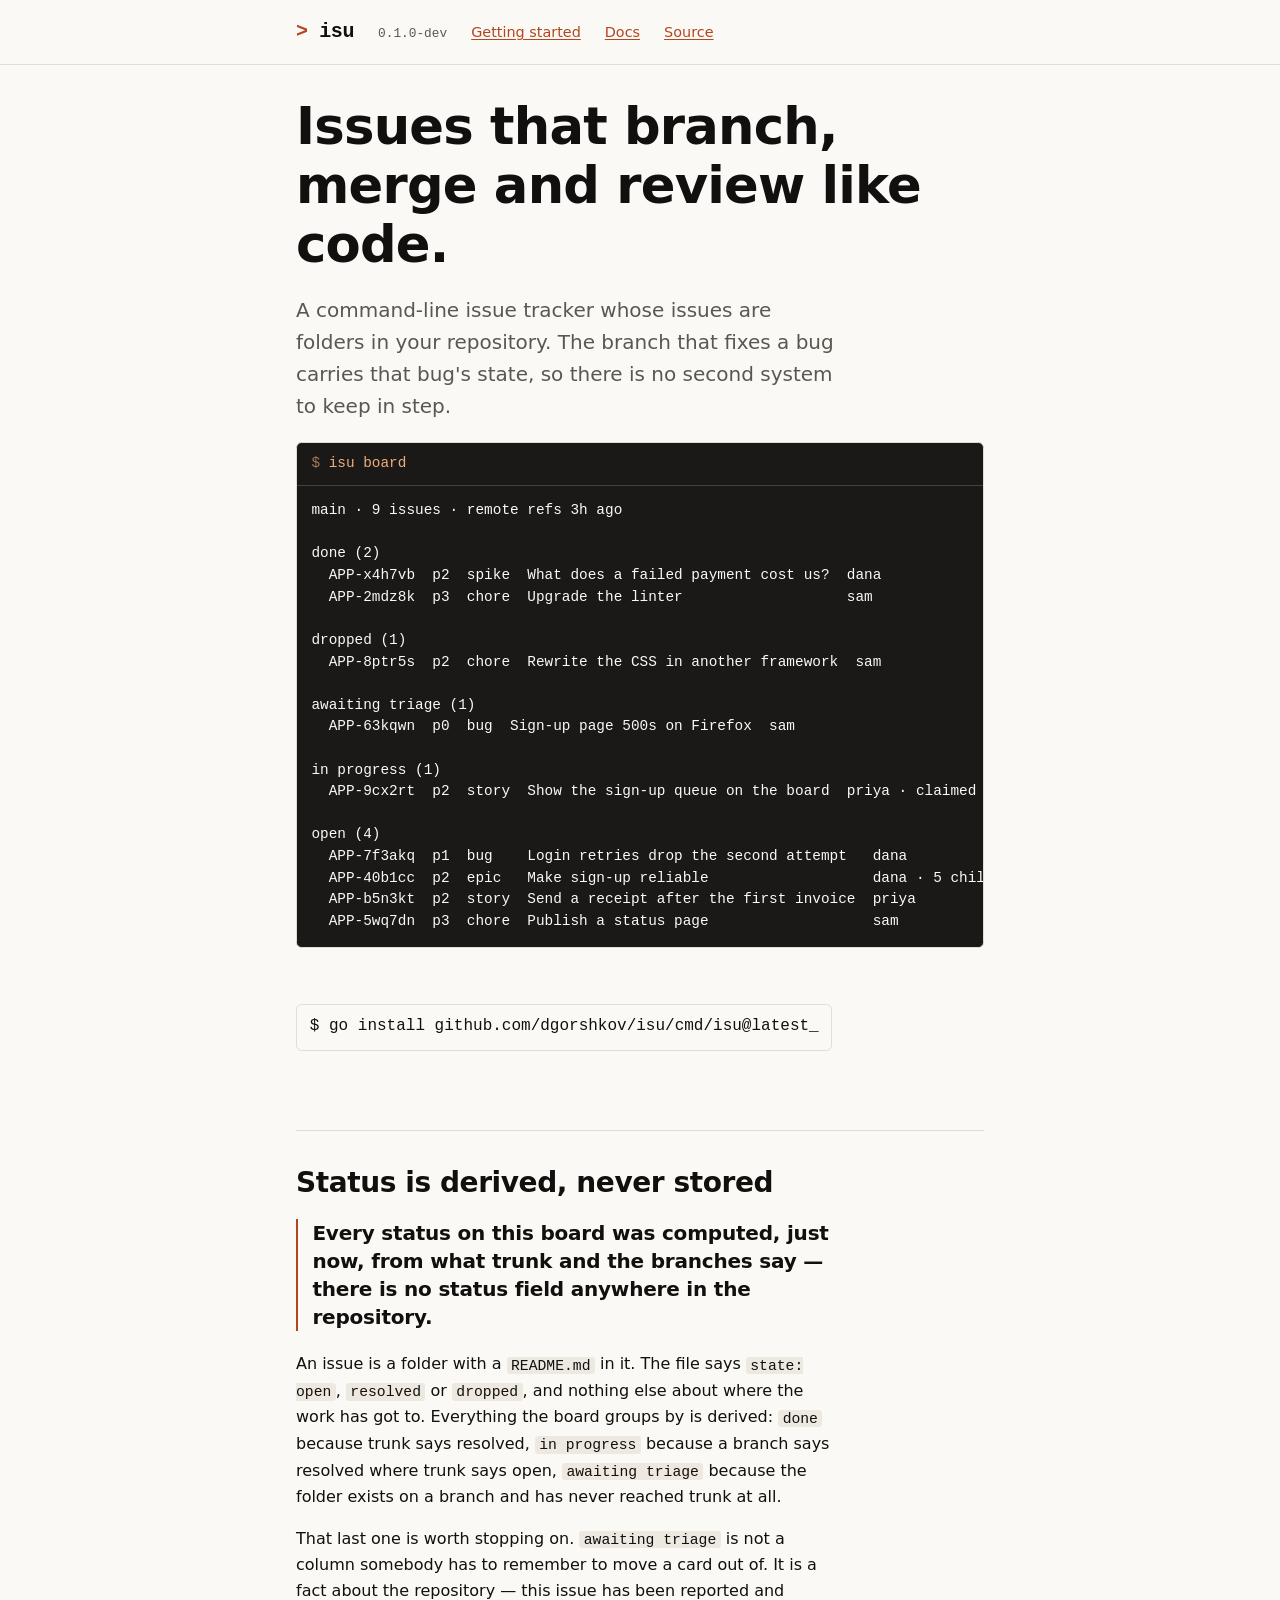
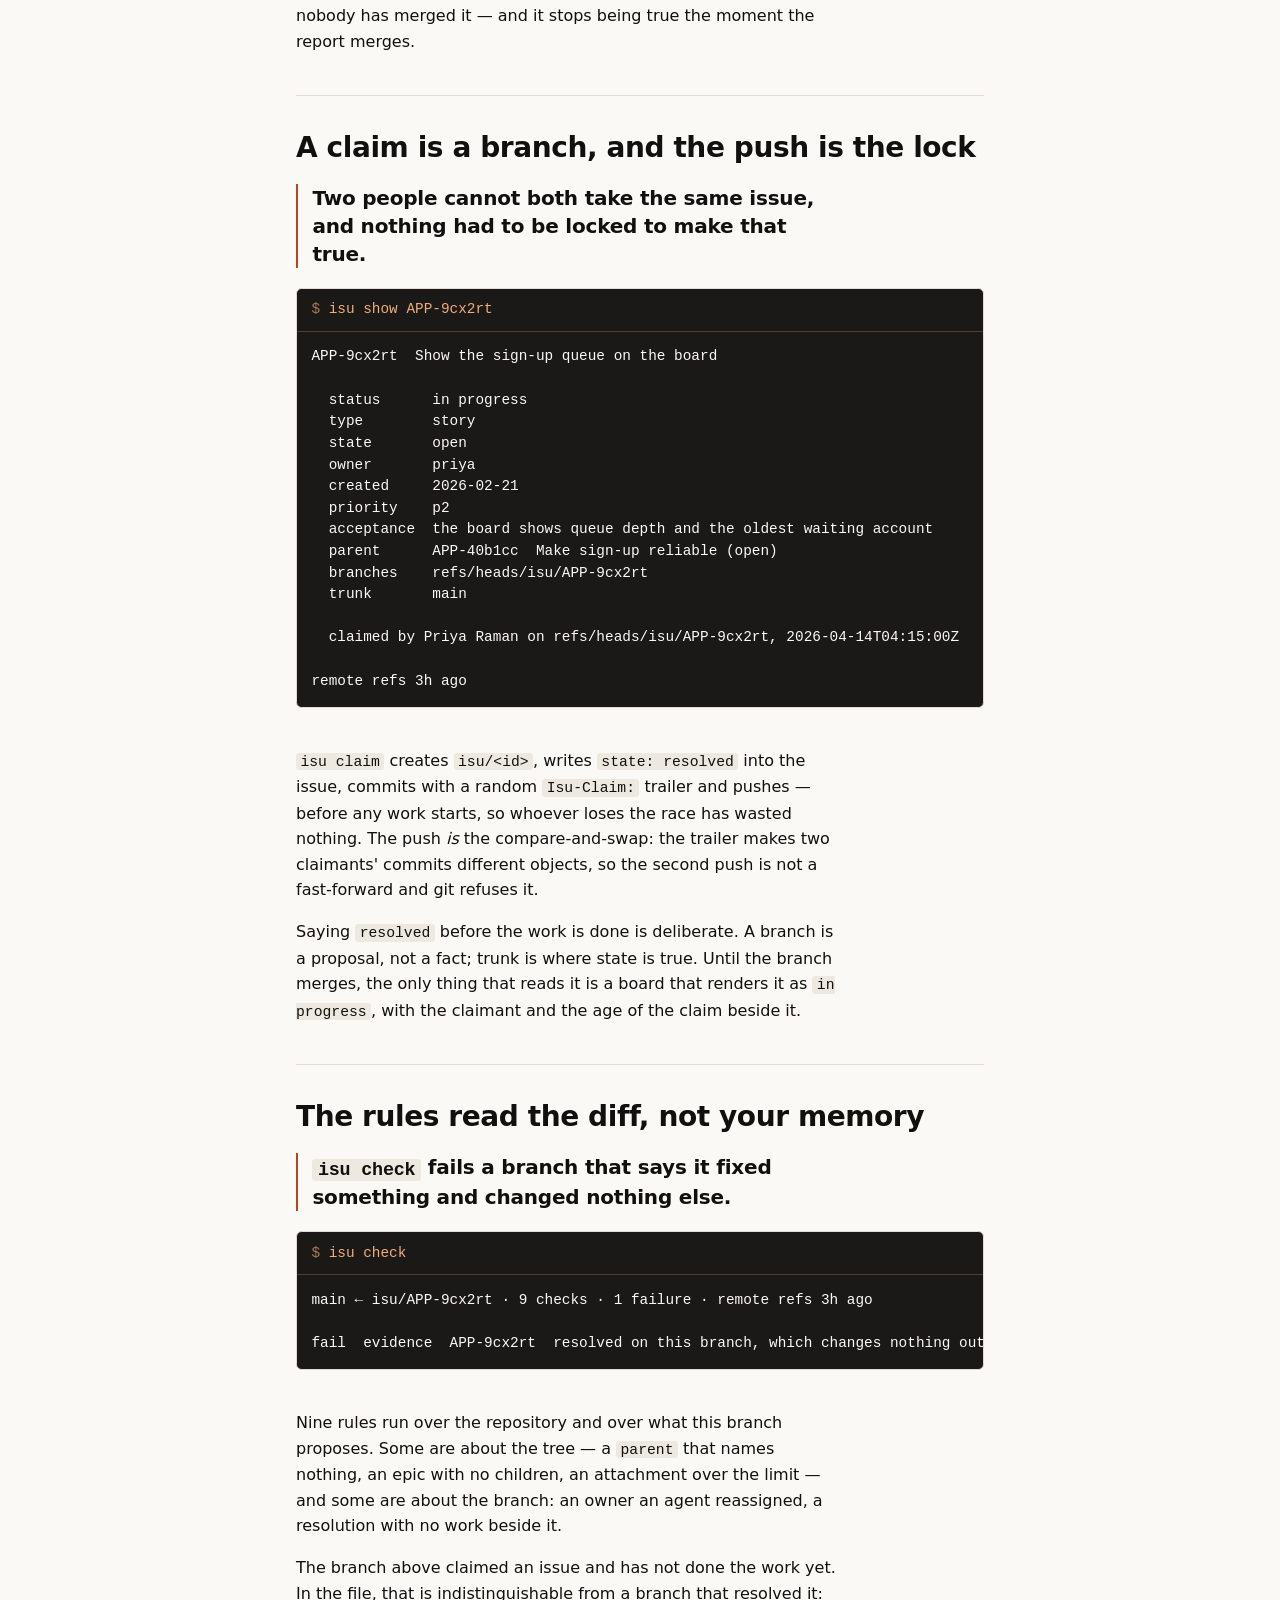
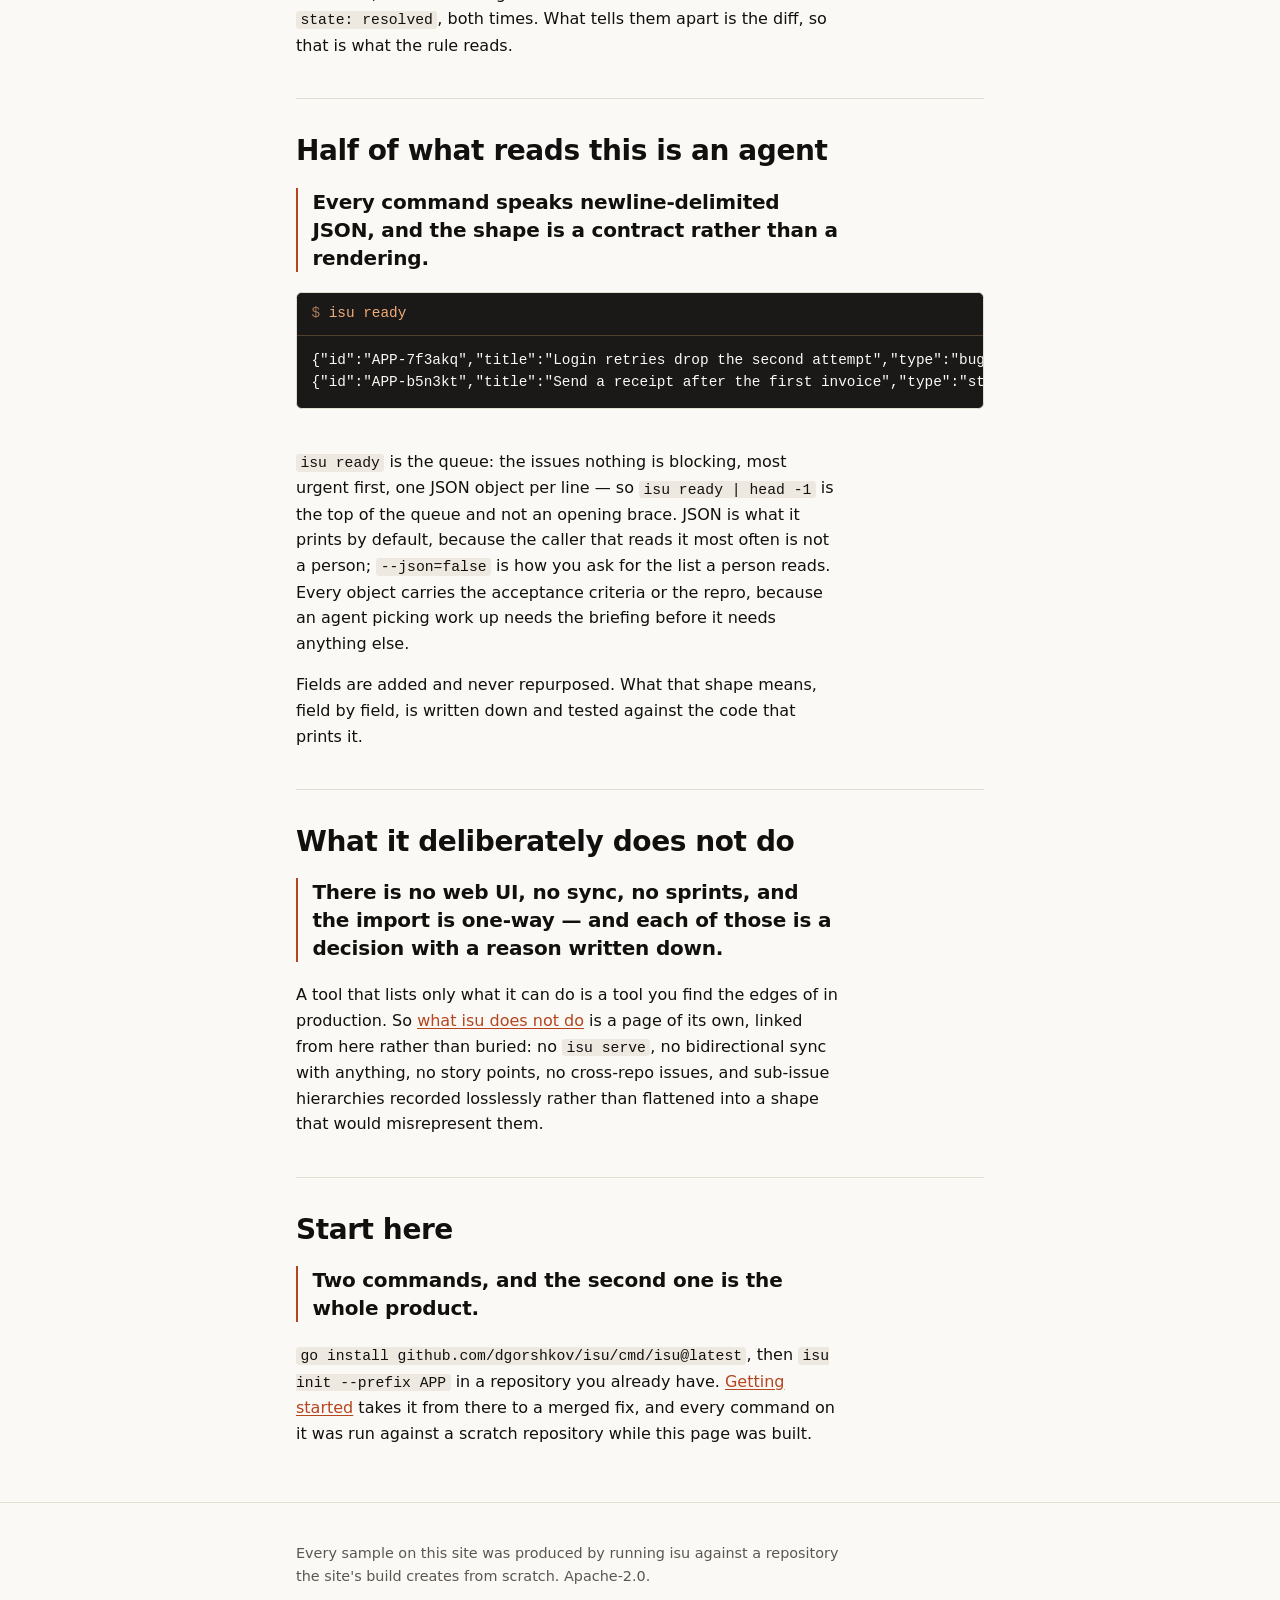
==== commit 3c26e773: "M8-S2: make every scrolling region reachable, and open with output A second hostile read of the depl" ====
--- a/web/site/index.html
+++ b/web/site/index.html
@@ -23,6 +23,7 @@
 <header class="masthead">
 <div class="wrap">
 <a class="wordmark" href="index.html">isu</a>
+<span class="version">0.1.0-dev</span>
 <nav aria-label="Sections">
 <a href="docs/getting-started.html">Getting started</a>
 <a href="docs/index.html">Docs</a>
@@ -34,15 +35,9 @@
 <div class="hero">
 <h1>Issues that branch, merge and review like code.</h1>
 <p class="tagline">A command-line issue tracker whose issues are folders in your repository. The branch that fixes a bug carries that bug&#39;s state, so there is no second system to keep in step.</p>
-<p class="install"><span aria-hidden="true">$ </span>go install github.com/dgorshkov/isu/cmd/isu@latest<span class="caret" aria-hidden="true">_</span></p>
-</div>
-
-<section class="section" id="derived">
-<h2>Status is derived, never stored</h2>
-<p class="claim">Every status on this board was computed, just now, from what trunk and the branches say — there is no status field anywhere in the repository.</p>
 <div class="proof">
 <p class="command">isu board</p>
-<pre><code>main · 9 issues · remote refs 3h ago
+<pre tabindex="0" role="region" aria-label="output of isu board"><code>main · 9 issues · remote refs 3h ago
 
 done (2)
   APP-x4h7vb  p2  spike  What does a failed payment cost us?  dana
@@ -63,6 +58,12 @@
   APP-b5n3kt  p2  story  Send a receipt after the first invoice  priya
   APP-5wq7dn  p3  chore  Publish a status page                   sam</code></pre>
 </div>
+<p class="install" tabindex="0" role="region" aria-label="install command"><span aria-hidden="true">$ </span>go install github.com/dgorshkov/isu/cmd/isu@latest<span class="caret" aria-hidden="true">_</span></p>
+</div>
+
+<section class="section" id="derived">
+<h2>Status is derived, never stored</h2>
+<p class="claim">Every status on this board was computed, just now, from what trunk and the branches say — there is no status field anywhere in the repository.</p>
 <p>An issue is a folder with a <code>README.md</code> in it. The file says <code>state: open</code>, <code>resolved</code> or <code>dropped</code>, and nothing else about where the work has got to. Everything the board groups by is derived: <code>done</code> because trunk says resolved, <code>in progress</code> because a branch says resolved where trunk says open, <code>awaiting triage</code> because the folder exists on a branch and has never reached trunk at all.</p>
 <p>That last one is worth stopping on. <code>awaiting triage</code> is not a column somebody has to remember to move a card out of. It is a fact about the repository — this issue has been reported and nobody has merged it — and it stops being true the moment the report merges.</p>
 </section>
@@ -72,7 +73,7 @@
 <p class="claim">Two people cannot both take the same issue, and nothing had to be locked to make that true.</p>
 <div class="proof">
 <p class="command">isu show APP-9cx2rt</p>
-<pre><code>APP-9cx2rt  Show the sign-up queue on the board
+<pre tabindex="0" role="region" aria-label="output of isu show APP-9cx2rt"><code>APP-9cx2rt  Show the sign-up queue on the board
 
   status      in progress
   type        story
@@ -98,7 +99,7 @@
 <p class="claim"><code>isu check</code> fails a branch that says it fixed something and changed nothing else.</p>
 <div class="proof">
 <p class="command">isu check</p>
-<pre><code>main ← isu/APP-9cx2rt · 9 checks · 1 failure · remote refs 3h ago
+<pre tabindex="0" role="region" aria-label="output of isu check"><code>main ← isu/APP-9cx2rt · 9 checks · 1 failure · remote refs 3h ago
 
 fail  evidence  APP-9cx2rt  resolved on this branch, which changes nothing outside issues/: a claim writes `state: resolved` and touches nothing else, so this is a claim and not a resolution</code></pre>
 </div>
@@ -111,7 +112,7 @@
 <p class="claim">Every command speaks newline-delimited JSON, and the shape is a contract rather than a rendering.</p>
 <div class="proof">
 <p class="command">isu ready</p>
-<pre><code>{&#34;id&#34;:&#34;APP-7f3akq&#34;,&#34;title&#34;:&#34;Login retries drop the second attempt&#34;,&#34;type&#34;:&#34;bug&#34;,&#34;state&#34;:&#34;open&#34;,&#34;status&#34;:&#34;open&#34;,&#34;owner&#34;:&#34;dana&#34;,&#34;created&#34;:&#34;2026-02-21&#34;,&#34;priority&#34;:&#34;p1&#34;,&#34;parent&#34;:&#34;APP-40b1cc&#34;,&#34;blocked_by&#34;:[],&#34;repro&#34;:&#34;sign in, fail once, retry within 5s&#34;,&#34;acceptance&#34;:&#34;&#34;,&#34;question&#34;:&#34;&#34;,&#34;reason&#34;:&#34;&#34;,&#34;resolution&#34;:&#34;&#34;,&#34;on_trunk&#34;:true,&#34;reopened&#34;:false,&#34;contended&#34;:false,&#34;stale&#34;:false,&#34;claims&#34;:[],&#34;elsewhere&#34;:[],&#34;epic&#34;:null,&#34;broken&#34;:null}
+<pre tabindex="0" role="region" aria-label="output of isu ready"><code>{&#34;id&#34;:&#34;APP-7f3akq&#34;,&#34;title&#34;:&#34;Login retries drop the second attempt&#34;,&#34;type&#34;:&#34;bug&#34;,&#34;state&#34;:&#34;open&#34;,&#34;status&#34;:&#34;open&#34;,&#34;owner&#34;:&#34;dana&#34;,&#34;created&#34;:&#34;2026-02-21&#34;,&#34;priority&#34;:&#34;p1&#34;,&#34;parent&#34;:&#34;APP-40b1cc&#34;,&#34;blocked_by&#34;:[],&#34;repro&#34;:&#34;sign in, fail once, retry within 5s&#34;,&#34;acceptance&#34;:&#34;&#34;,&#34;question&#34;:&#34;&#34;,&#34;reason&#34;:&#34;&#34;,&#34;resolution&#34;:&#34;&#34;,&#34;on_trunk&#34;:true,&#34;reopened&#34;:false,&#34;contended&#34;:false,&#34;stale&#34;:false,&#34;claims&#34;:[],&#34;elsewhere&#34;:[],&#34;epic&#34;:null,&#34;broken&#34;:null}
 {&#34;id&#34;:&#34;APP-b5n3kt&#34;,&#34;title&#34;:&#34;Send a receipt after the first invoice&#34;,&#34;type&#34;:&#34;story&#34;,&#34;state&#34;:&#34;open&#34;,&#34;status&#34;:&#34;open&#34;,&#34;owner&#34;:&#34;priya&#34;,&#34;created&#34;:&#34;2026-03-05&#34;,&#34;priority&#34;:&#34;p2&#34;,&#34;parent&#34;:&#34;APP-40b1cc&#34;,&#34;blocked_by&#34;:[],&#34;repro&#34;:&#34;&#34;,&#34;acceptance&#34;:&#34;a paid invoice sends one receipt, and only one&#34;,&#34;question&#34;:&#34;&#34;,&#34;reason&#34;:&#34;&#34;,&#34;resolution&#34;:&#34;&#34;,&#34;on_trunk&#34;:true,&#34;reopened&#34;:false,&#34;contended&#34;:false,&#34;stale&#34;:false,&#34;claims&#34;:[],&#34;elsewhere&#34;:[],&#34;epic&#34;:null,&#34;broken&#34;:null}</code></pre>
 </div>
 <p><code>isu ready</code> is the queue: the issues nothing is blocking, most urgent first, one JSON object per line — so <code>isu ready | head -1</code> is the top of the queue and not an opening brace. JSON is what it prints by default, because the caller that reads it most often is not a person; <code>--json=false</code> is how you ask for the list a person reads. Every object carries the acceptance criteria or the repro, because an agent picking work up needs the briefing before it needs anything else.</p>
--- a/web/site/site.css
+++ b/web/site/site.css
@@ -36,7 +36,7 @@
 	--text-xs: 0.8rem;
 	--text-s: 0.9rem;
 	--text-m: 1rem;
-	--text-l: 1.25rem;
+	--text-l: clamp(1.1rem, 1rem + 0.5vw, 1.25rem);
 	--text-xl: 1.75rem;
 	--text-2xl: 2.4rem;
 
@@ -45,7 +45,7 @@
 	 * page that proves anything — below the fold on every mobile device. */
 	--text-3xl: clamp(2.1rem, 1.4rem + 3.2vw, 3.2rem);
 
-	--measure: 38rem;
+	--measure: 34rem;
 	--gap: 1.5rem;
 	--radius: 0.35rem;
 
@@ -110,6 +110,15 @@
 }
 
 /* ---- masthead ---- */
+
+/* The version of the binary that produced every sample below. A page for a
+ * pre-1.0 tool that declines to say which pre-1.0 it is asks to be trusted
+ * about the one thing it could simply state. */
+.version {
+	font-family: var(--mono);
+	font-size: var(--text-xs);
+	color: var(--slate);
+}
 
 .masthead {
 	border-bottom: 1px solid var(--rule);
@@ -460,9 +469,6 @@
 		font-size: var(--text-m);
 	}
 
-	.claim {
-		font-size: var(--text-m);
-	}
 }
 
 /* ---- motion ----
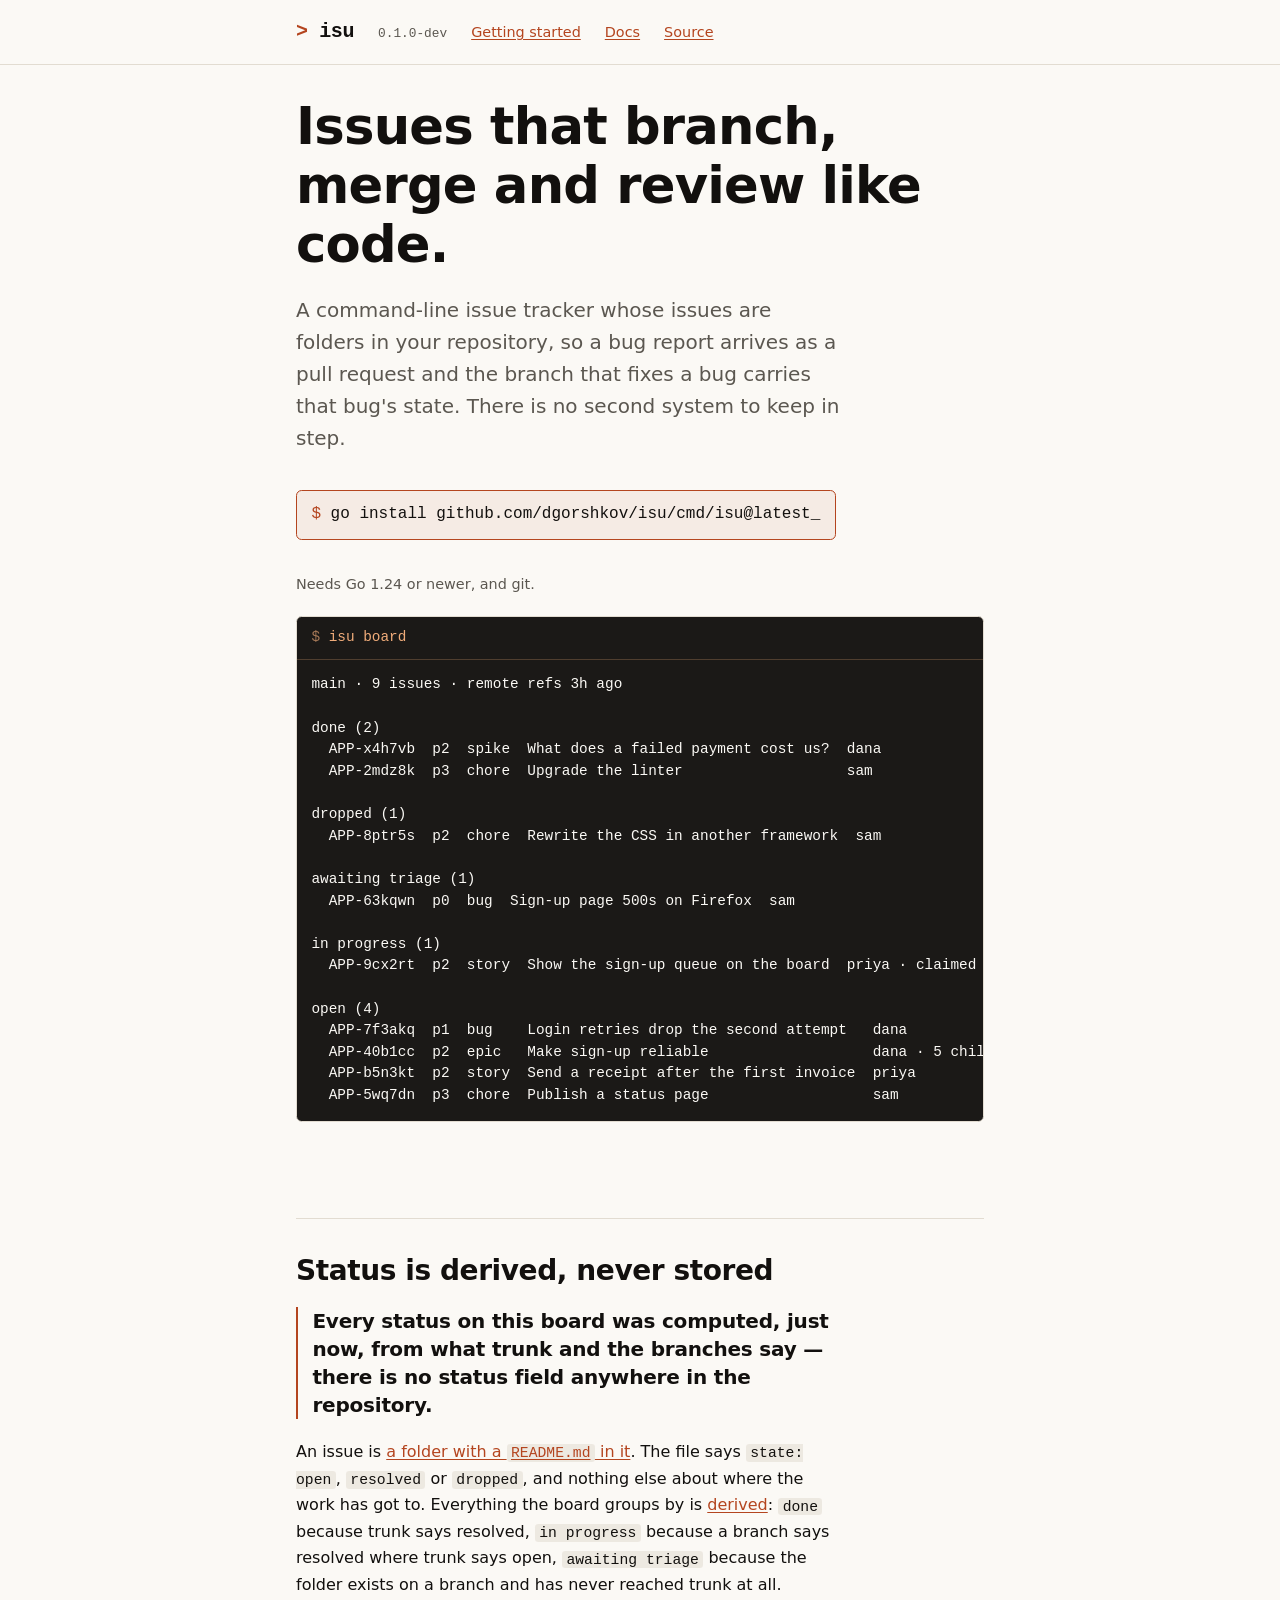
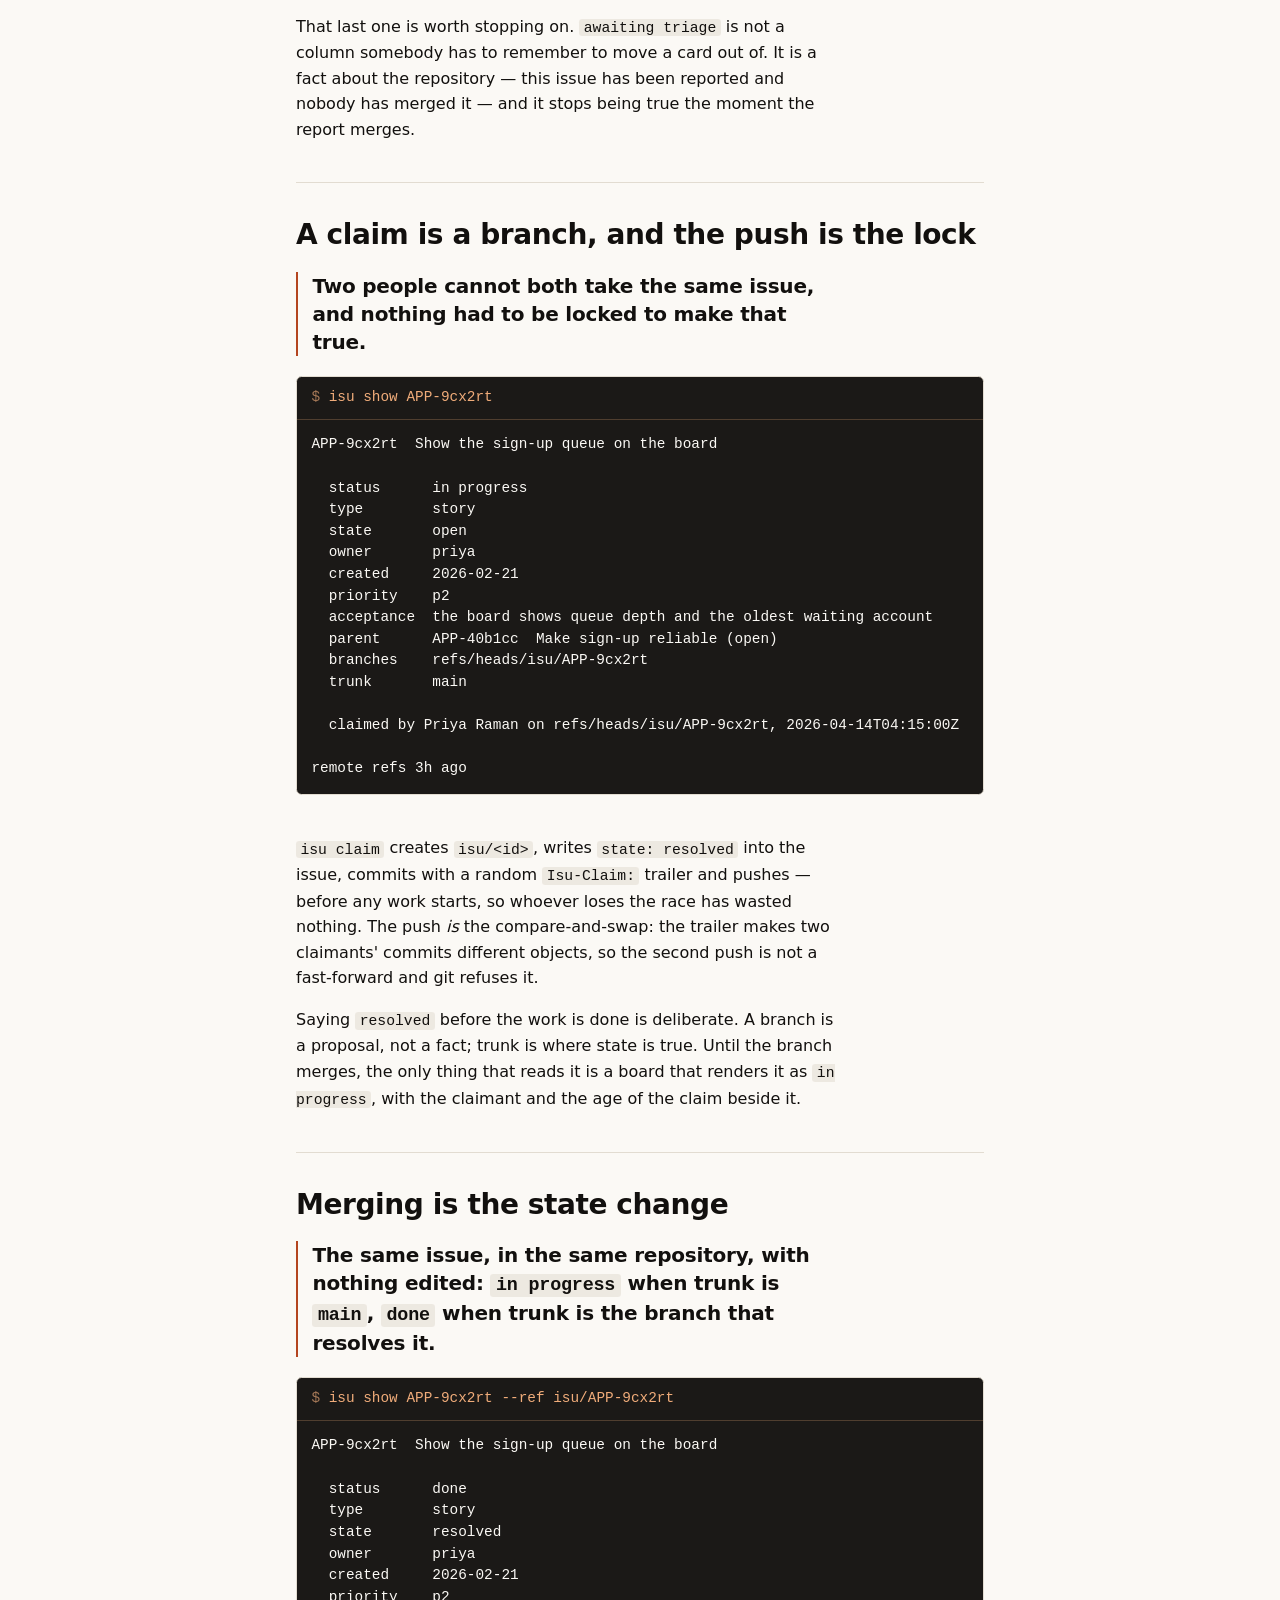
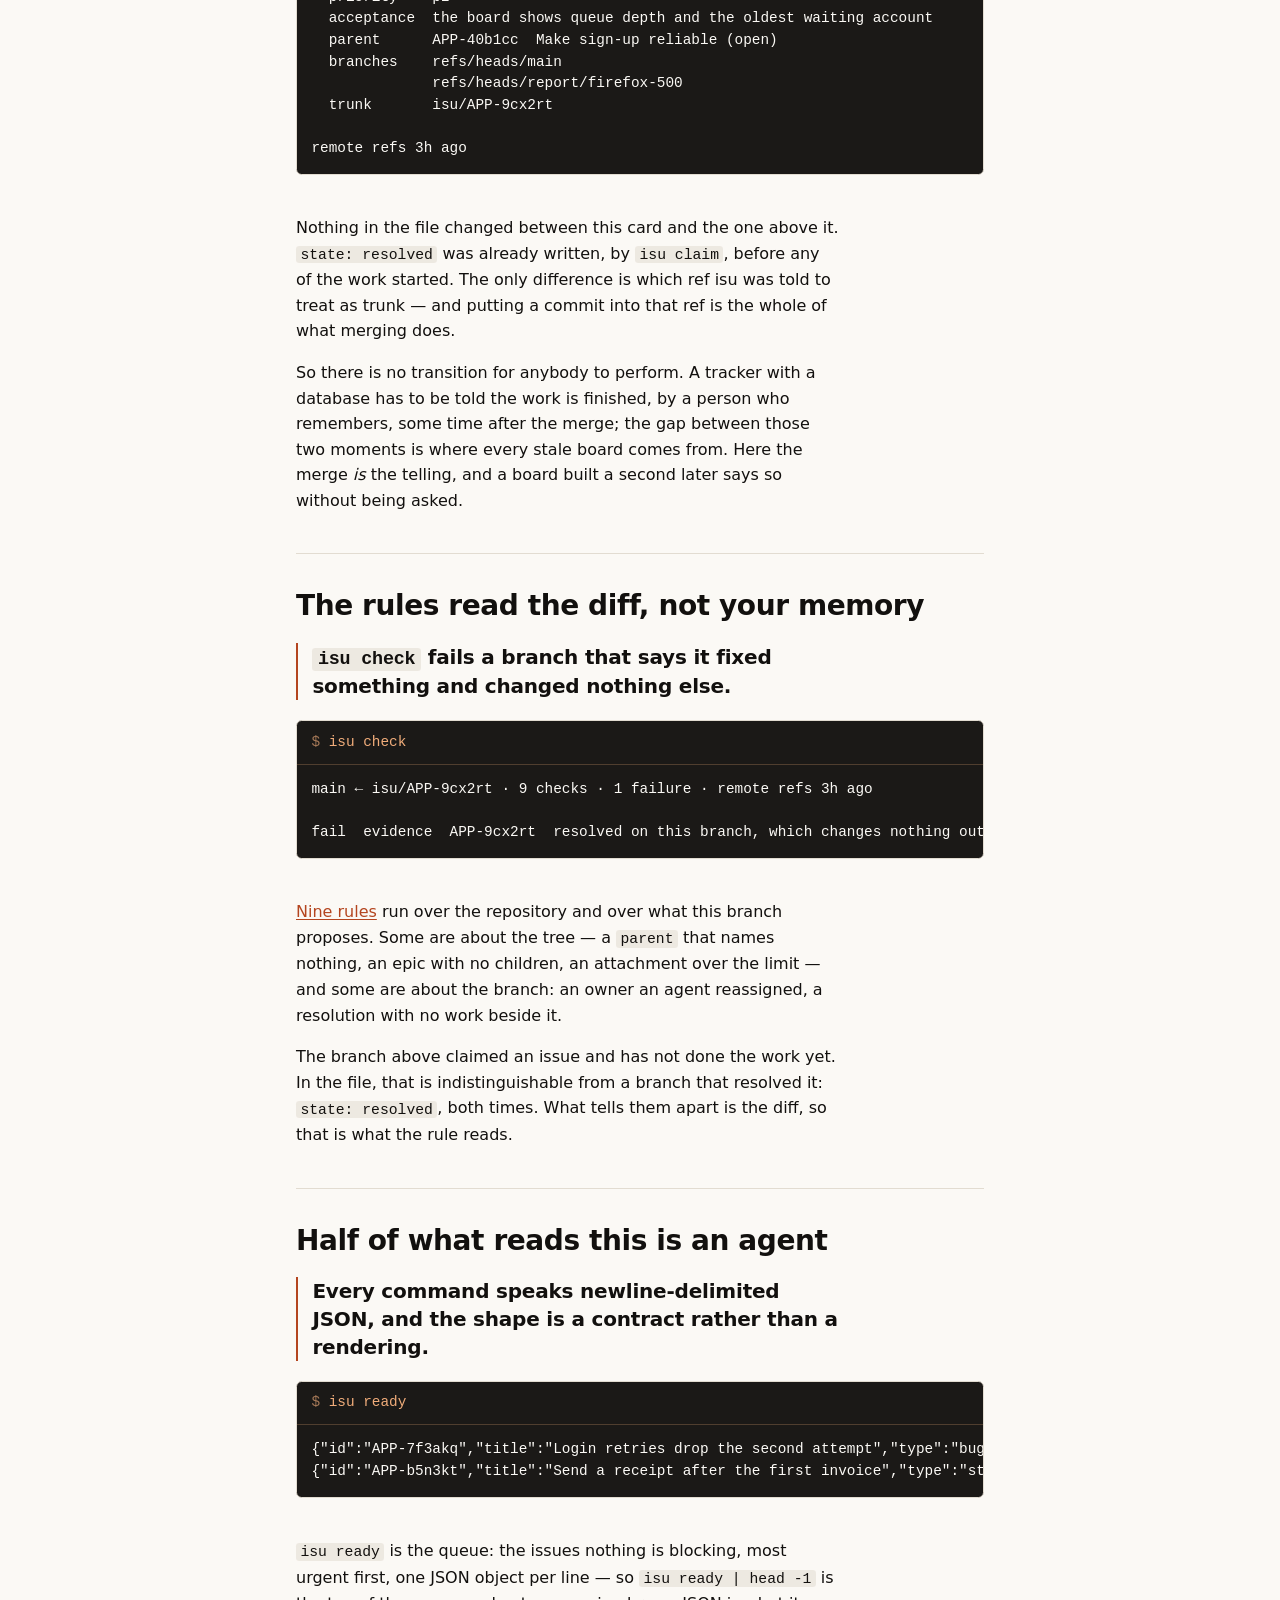
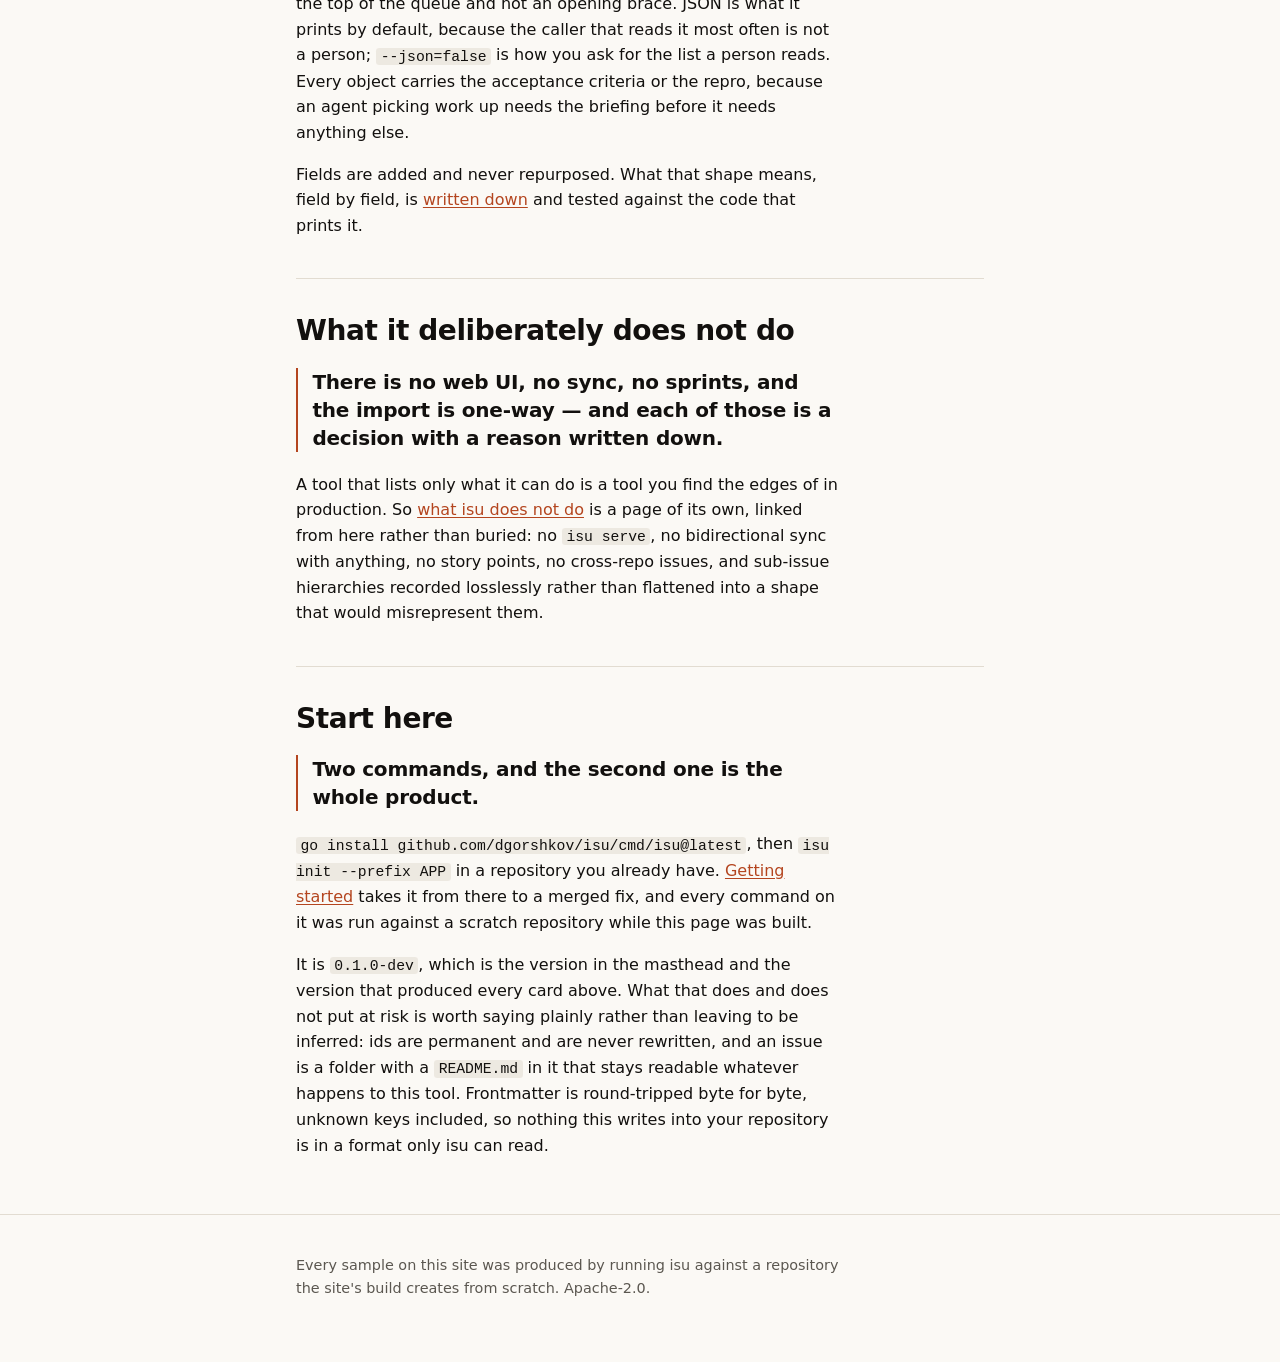
==== commit 10194f85: "M8-S2: put an argument on the share card, and a CTA you can paste A third hostile read of the deploy" ====
--- a/web/site/index.html
+++ b/web/site/index.html
@@ -34,7 +34,9 @@
 <main id="main" class="wrap">
 <div class="hero">
 <h1>Issues that branch, merge and review like code.</h1>
-<p class="tagline">A command-line issue tracker whose issues are folders in your repository. The branch that fixes a bug carries that bug&#39;s state, so there is no second system to keep in step.</p>
+<p class="tagline">A command-line issue tracker whose issues are folders in your repository, so a bug report arrives as a pull request and the branch that fixes a bug carries that bug&#39;s state. There is no second system to keep in step.</p>
+<p class="install" tabindex="0" role="region" aria-label="install command">go install github.com/dgorshkov/isu/cmd/isu@latest</p>
+<p class="requires">Needs Go 1.24 or newer, and git.</p>
 <div class="proof">
 <p class="command">isu board</p>
 <pre tabindex="0" role="region" aria-label="output of isu board"><code>main · 9 issues · remote refs 3h ago
@@ -58,13 +60,12 @@
   APP-b5n3kt  p2  story  Send a receipt after the first invoice  priya
   APP-5wq7dn  p3  chore  Publish a status page                   sam</code></pre>
 </div>
-<p class="install" tabindex="0" role="region" aria-label="install command"><span aria-hidden="true">$ </span>go install github.com/dgorshkov/isu/cmd/isu@latest<span class="caret" aria-hidden="true">_</span></p>
 </div>
 
 <section class="section" id="derived">
 <h2>Status is derived, never stored</h2>
 <p class="claim">Every status on this board was computed, just now, from what trunk and the branches say — there is no status field anywhere in the repository.</p>
-<p>An issue is a folder with a <code>README.md</code> in it. The file says <code>state: open</code>, <code>resolved</code> or <code>dropped</code>, and nothing else about where the work has got to. Everything the board groups by is derived: <code>done</code> because trunk says resolved, <code>in progress</code> because a branch says resolved where trunk says open, <code>awaiting triage</code> because the folder exists on a branch and has never reached trunk at all.</p>
+<p>An issue is <a href="docs/data-model.html">a folder with a <code>README.md</code> in it</a>. The file says <code>state: open</code>, <code>resolved</code> or <code>dropped</code>, and nothing else about where the work has got to. Everything the board groups by is <a href="docs/statuses.html">derived</a>: <code>done</code> because trunk says resolved, <code>in progress</code> because a branch says resolved where trunk says open, <code>awaiting triage</code> because the folder exists on a branch and has never reached trunk at all.</p>
 <p>That last one is worth stopping on. <code>awaiting triage</code> is not a column somebody has to remember to move a card out of. It is a fact about the repository — this issue has been reported and nobody has merged it — and it stops being true the moment the report merges.</p>
 </section>
 
@@ -94,6 +95,31 @@
 <p>Saying <code>resolved</code> before the work is done is deliberate. A branch is a proposal, not a fact; trunk is where state is true. Until the branch merges, the only thing that reads it is a board that renders it as <code>in progress</code>, with the claimant and the age of the claim beside it.</p>
 </section>
 
+<section class="section" id="merge">
+<h2>Merging is the state change</h2>
+<p class="claim">The same issue, in the same repository, with nothing edited: <code>in progress</code> when trunk is <code>main</code>, <code>done</code> when trunk is the branch that resolves it.</p>
+<div class="proof">
+<p class="command">isu show APP-9cx2rt --ref isu/APP-9cx2rt</p>
+<pre tabindex="0" role="region" aria-label="output of isu show APP-9cx2rt --ref isu/APP-9cx2rt"><code>APP-9cx2rt  Show the sign-up queue on the board
+
+  status      done
+  type        story
+  state       resolved
+  owner       priya
+  created     2026-02-21
+  priority    p2
+  acceptance  the board shows queue depth and the oldest waiting account
+  parent      APP-40b1cc  Make sign-up reliable (open)
+  branches    refs/heads/main
+              refs/heads/report/firefox-500
+  trunk       isu/APP-9cx2rt
+
+remote refs 3h ago</code></pre>
+</div>
+<p>Nothing in the file changed between this card and the one above it. <code>state: resolved</code> was already written, by <code>isu claim</code>, before any of the work started. The only difference is which ref isu was told to treat as trunk — and putting a commit into that ref is the whole of what merging does.</p>
+<p>So there is no transition for anybody to perform. A tracker with a database has to be told the work is finished, by a person who remembers, some time after the merge; the gap between those two moments is where every stale board comes from. Here the merge <em>is</em> the telling, and a board built a second later says so without being asked.</p>
+</section>
+
 <section class="section" id="checks">
 <h2>The rules read the diff, not your memory</h2>
 <p class="claim"><code>isu check</code> fails a branch that says it fixed something and changed nothing else.</p>
@@ -103,7 +129,7 @@
 
 fail  evidence  APP-9cx2rt  resolved on this branch, which changes nothing outside issues/: a claim writes `state: resolved` and touches nothing else, so this is a claim and not a resolution</code></pre>
 </div>
-<p>Nine rules run over the repository and over what this branch proposes. Some are about the tree — a <code>parent</code> that names nothing, an epic with no children, an attachment over the limit — and some are about the branch: an owner an agent reassigned, a resolution with no work beside it.</p>
+<p><a href="docs/checks.html">Nine rules</a> run over the repository and over what this branch proposes. Some are about the tree — a <code>parent</code> that names nothing, an epic with no children, an attachment over the limit — and some are about the branch: an owner an agent reassigned, a resolution with no work beside it.</p>
 <p>The branch above claimed an issue and has not done the work yet. In the file, that is indistinguishable from a branch that resolved it: <code>state: resolved</code>, both times. What tells them apart is the diff, so that is what the rule reads.</p>
 </section>
 
@@ -116,7 +142,7 @@
 {&#34;id&#34;:&#34;APP-b5n3kt&#34;,&#34;title&#34;:&#34;Send a receipt after the first invoice&#34;,&#34;type&#34;:&#34;story&#34;,&#34;state&#34;:&#34;open&#34;,&#34;status&#34;:&#34;open&#34;,&#34;owner&#34;:&#34;priya&#34;,&#34;created&#34;:&#34;2026-03-05&#34;,&#34;priority&#34;:&#34;p2&#34;,&#34;parent&#34;:&#34;APP-40b1cc&#34;,&#34;blocked_by&#34;:[],&#34;repro&#34;:&#34;&#34;,&#34;acceptance&#34;:&#34;a paid invoice sends one receipt, and only one&#34;,&#34;question&#34;:&#34;&#34;,&#34;reason&#34;:&#34;&#34;,&#34;resolution&#34;:&#34;&#34;,&#34;on_trunk&#34;:true,&#34;reopened&#34;:false,&#34;contended&#34;:false,&#34;stale&#34;:false,&#34;claims&#34;:[],&#34;elsewhere&#34;:[],&#34;epic&#34;:null,&#34;broken&#34;:null}</code></pre>
 </div>
 <p><code>isu ready</code> is the queue: the issues nothing is blocking, most urgent first, one JSON object per line — so <code>isu ready | head -1</code> is the top of the queue and not an opening brace. JSON is what it prints by default, because the caller that reads it most often is not a person; <code>--json=false</code> is how you ask for the list a person reads. Every object carries the acceptance criteria or the repro, because an agent picking work up needs the briefing before it needs anything else.</p>
-<p>Fields are added and never repurposed. What that shape means, field by field, is written down and tested against the code that prints it.</p>
+<p>Fields are added and never repurposed. What that shape means, field by field, is <a href="docs/json.html">written down</a> and tested against the code that prints it.</p>
 </section>
 
 <section class="section" id="limits">
@@ -129,6 +155,7 @@
 <h2>Start here</h2>
 <p class="claim">Two commands, and the second one is the whole product.</p>
 <p><code>go install github.com/dgorshkov/isu/cmd/isu@latest</code>, then <code>isu init --prefix APP</code> in a repository you already have. <a href="docs/getting-started.html">Getting started</a> takes it from there to a merged fix, and every command on it was run against a scratch repository while this page was built.</p>
+<p>It is <code>0.1.0-dev</code>, which is the version in the masthead and the version that produced every card above. What that does and does not put at risk is worth saying plainly rather than leaving to be inferred: ids are permanent and are never rewritten, and an issue is a folder with a <code>README.md</code> in it that stays readable whatever happens to this tool. Frontmatter is round-tripped byte for byte, unknown keys included, so nothing this writes into your repository is in a format only isu can read.</p>
 </section>
 
 
--- a/web/site/site.css
+++ b/web/site/site.css
@@ -236,15 +236,48 @@
 	max-width: var(--measure);
 }
 
+/* The one call to action on the page, and it was the faintest thing in the hero.
+ *
+ * The prompt and the caret are pseudo-elements rather than spans, so selecting
+ * this line selects the command and nothing else. They used to be
+ * `<span aria-hidden="true">`, which hides a string from a screen reader and not
+ * from a clipboard: triple-clicking the page's only CTA and pasting it gave
+ * `$ go install …@latest_`, which does not run. The proof card two rules down
+ * had always done its prompt correctly, as ::before.
+ *
+ * The box is in the accent now. It was 1px of --rule, which is 1.3:1 against
+ * paper — so in practice there was no box, and the only thing giving the CTA any
+ * weight at all was a blinking caret that a reader who asked for less motion
+ * correctly never sees. */
 .install {
 	font-family: var(--mono);
 	font-size: var(--text-m);
-	border: 1px solid var(--rule);
+	border: 1px solid var(--signal);
+	background: color-mix(in srgb, var(--signal) 8%, transparent);
 	border-radius: var(--radius);
-	padding: 0.6rem 0.8rem;
+	padding: 0.7rem 0.9rem;
 	display: inline-block;
 	overflow-x: auto;
 	max-width: 100%;
+}
+
+.install::before {
+	content: "$ ";
+	color: var(--signal);
+}
+
+.install::after {
+	content: "_";
+	animation: blink 1.2s steps(1) infinite;
+}
+
+/* What you need before the command above will work. A page that ships a single
+ * `go install` line and never names a toolchain has no path for the reader who
+ * does not already have one. */
+.requires {
+	font-size: var(--text-s);
+	color: var(--slate);
+	margin-top: 0.6rem;
 }
 
 /* ---- the proof card: the site's signature element ----
@@ -322,6 +355,16 @@
 .scroller.ran pre {
 	background: var(--terminal);
 	color: var(--terminal-ink);
+}
+
+/* A command the build ran and whose output the document cannot quote, because
+ * the output is a fresh id every time. Without this the card is a prompt on a
+ * dark ground with nothing under it, which on a site where dark means "the
+ * binary wrote these bytes" reads as "it printed nothing". */
+.unquoted {
+	margin-top: -0.75rem;
+	color: var(--slate);
+	font-size: var(--text-s);
 }
 
 /* A block that did not. Illustrative, placeholders in it, never executed —
@@ -473,13 +516,9 @@
 
 /* ---- motion ----
  *
- * The page animates one thing: the caret on the hero's proof card. Anybody who
+ * The page animates one thing: the caret after the install line. Anybody who
  * has asked their system for less motion gets none.
  */
-
-.caret {
-	animation: blink 1.2s steps(1) infinite;
-}
 
 @keyframes blink {
 	50% {
@@ -497,7 +536,7 @@
 		scroll-behavior: auto !important;
 	}
 
-	.caret {
+	.install::after {
 		animation: none;
 		opacity: 1;
 	}
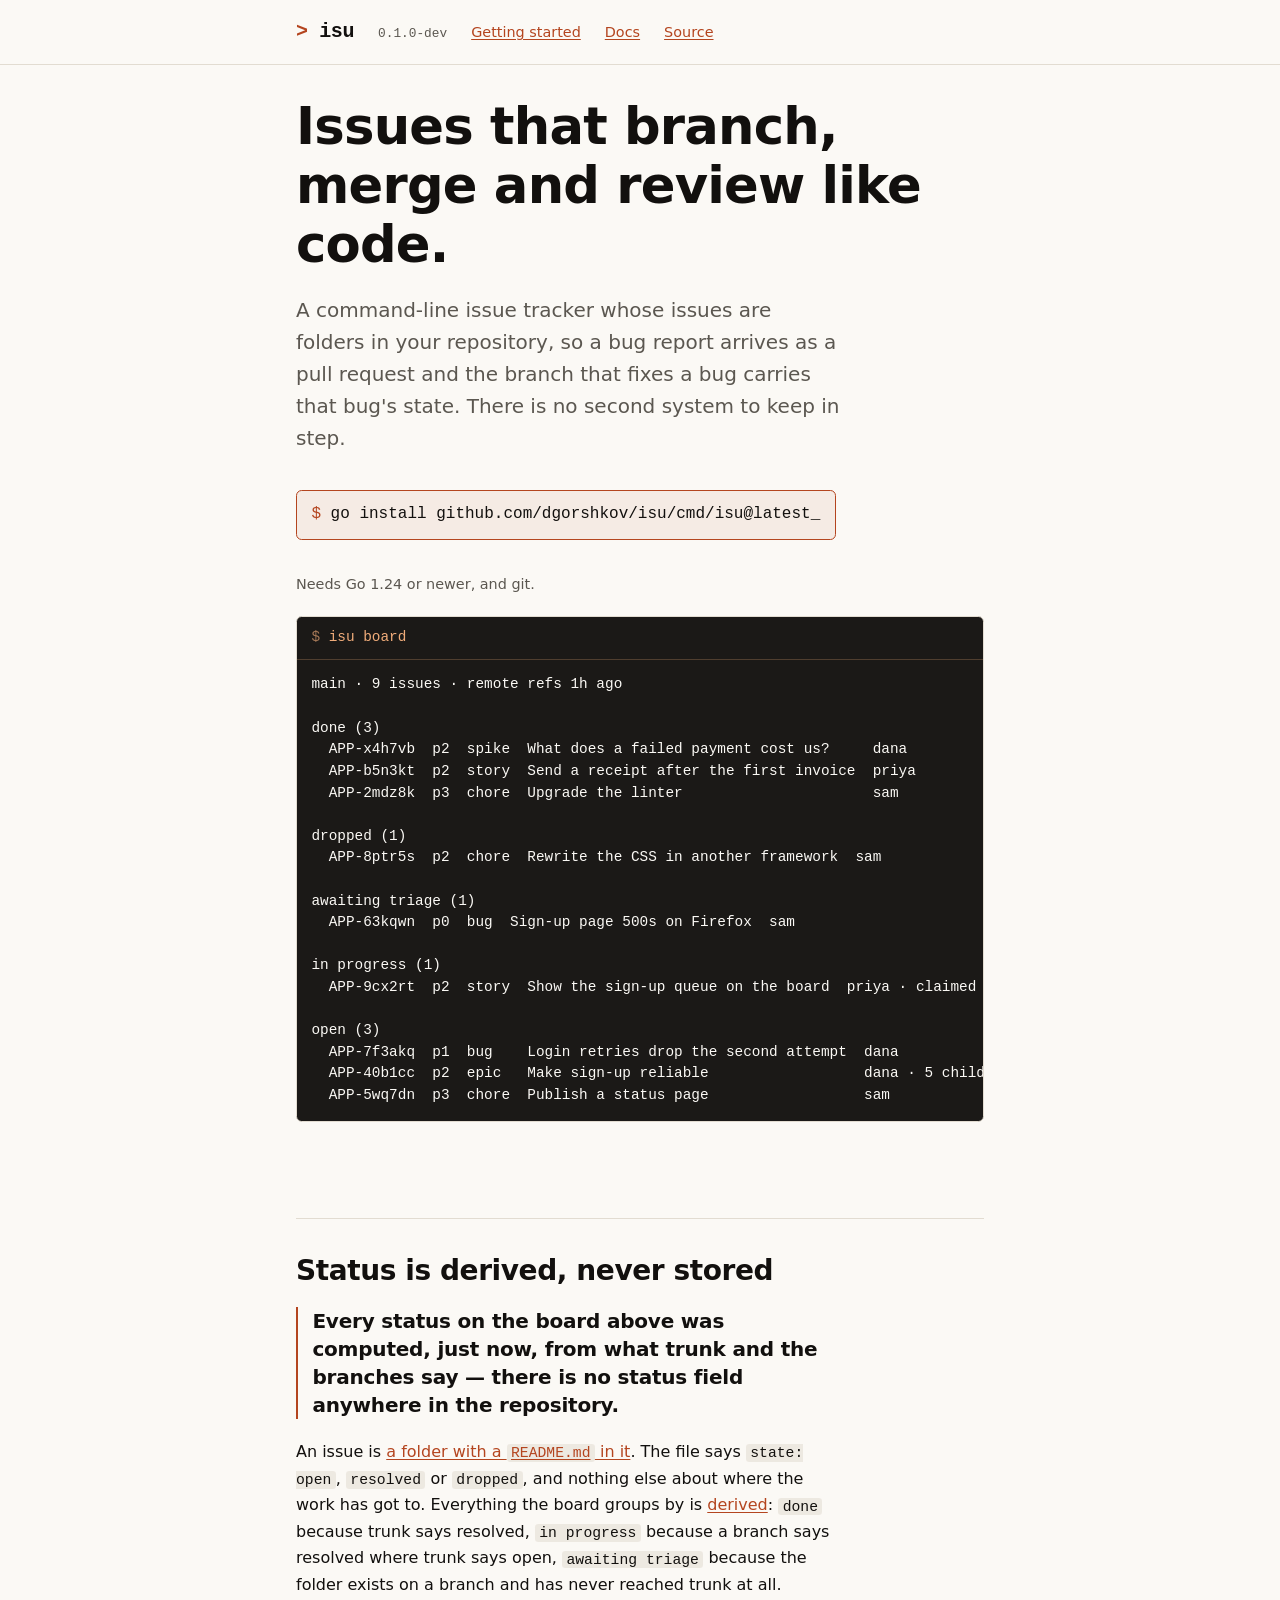
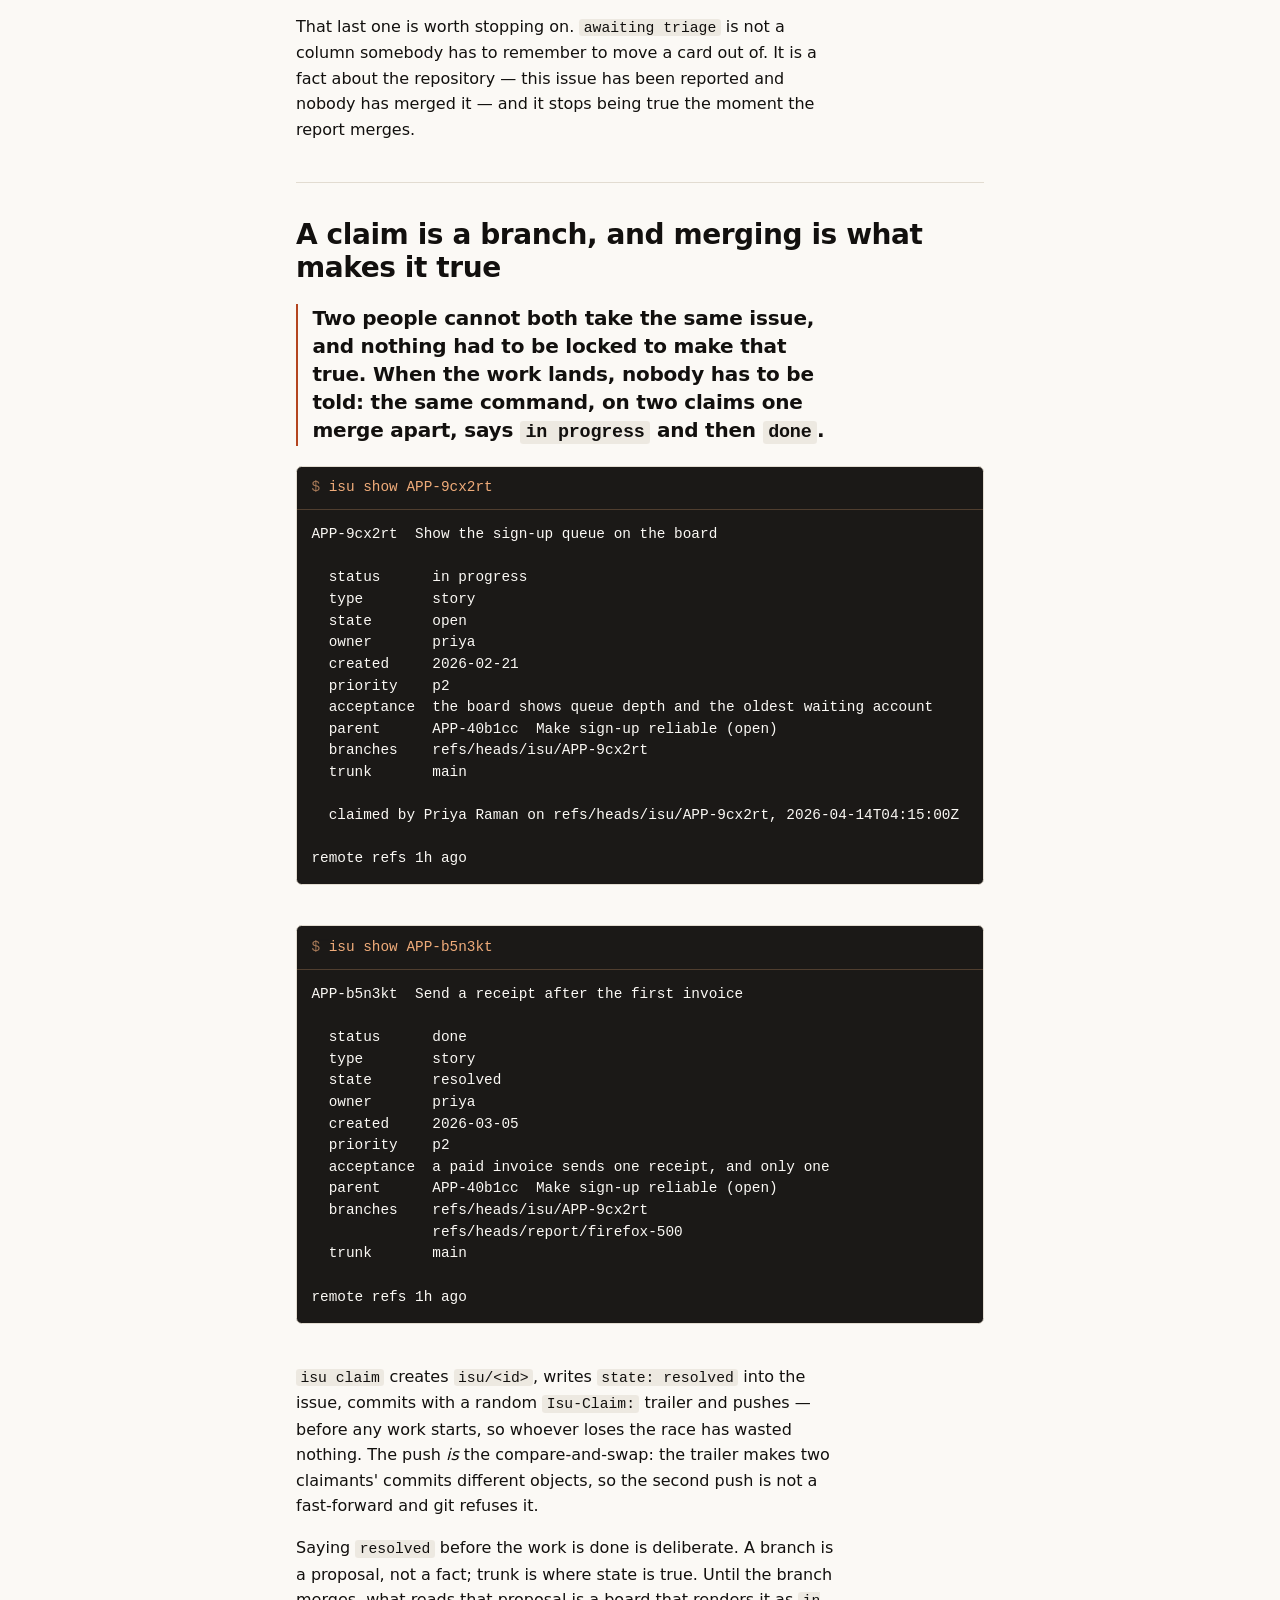
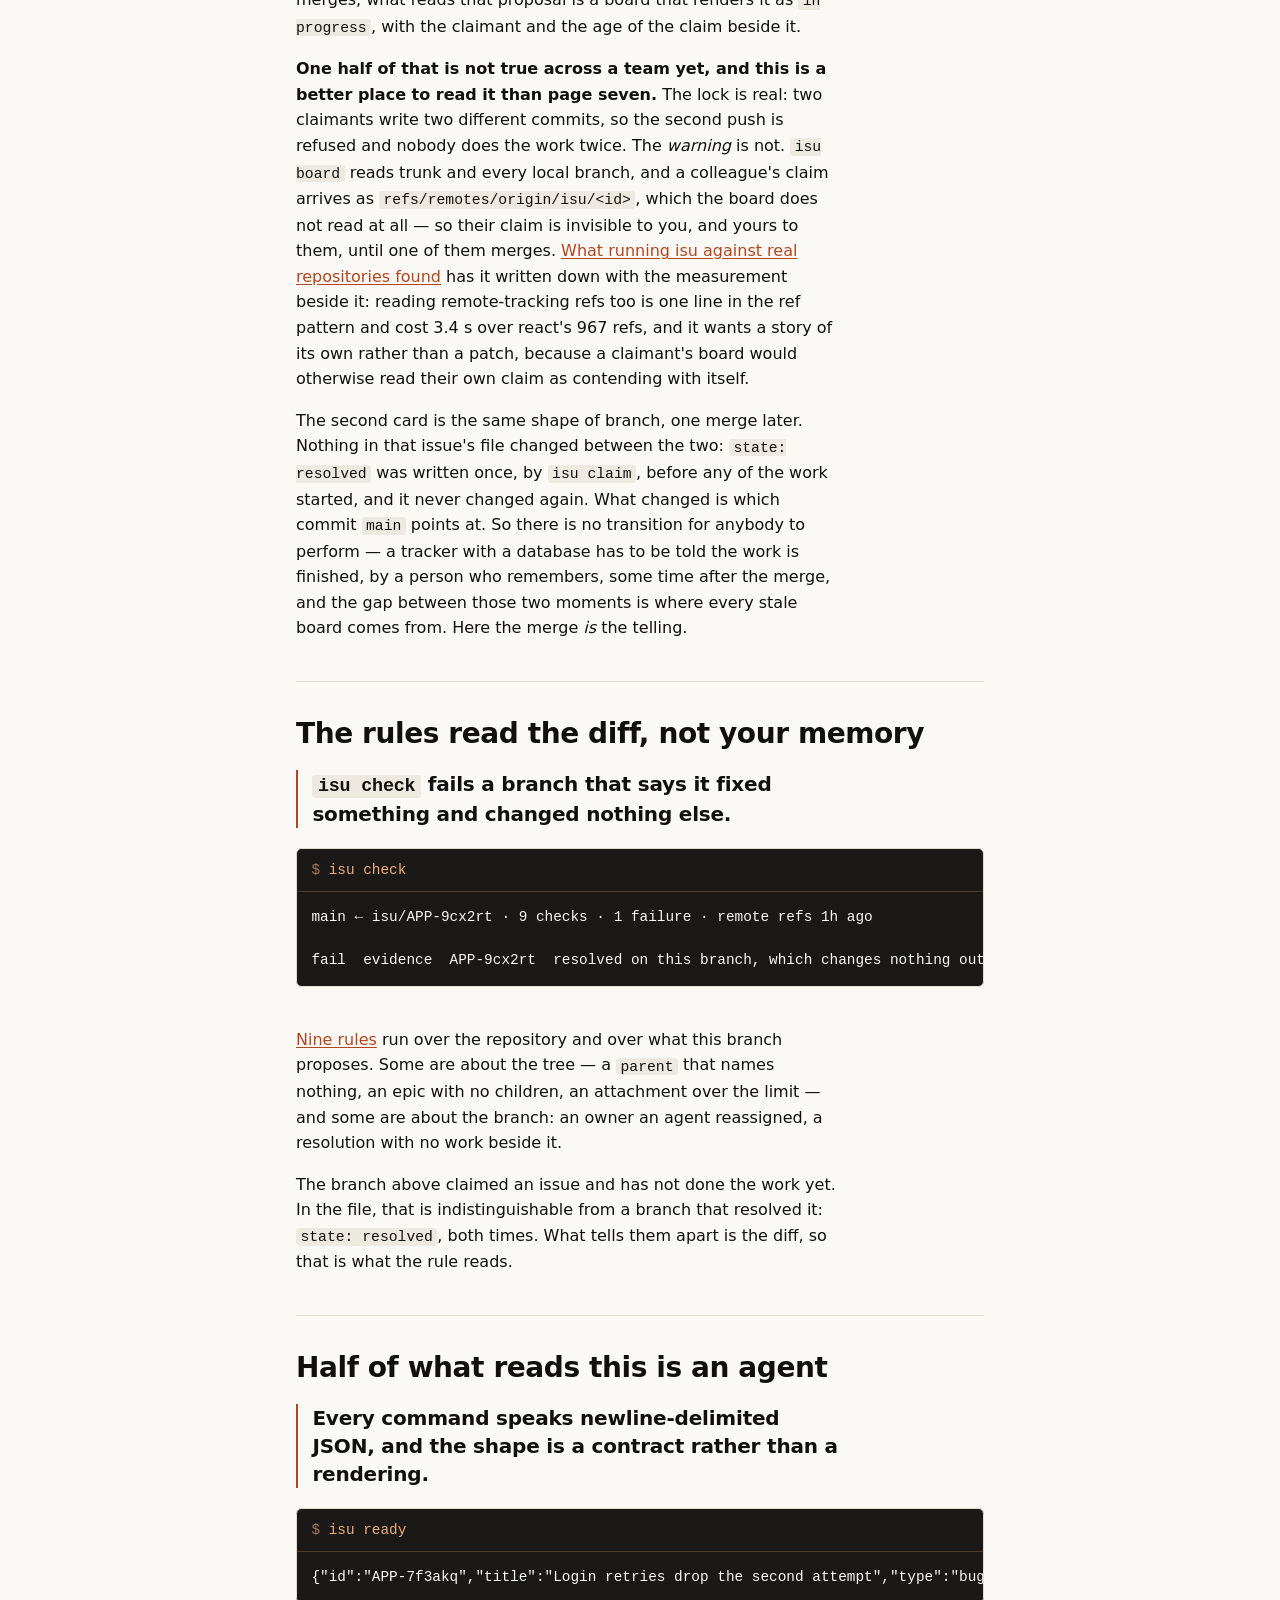
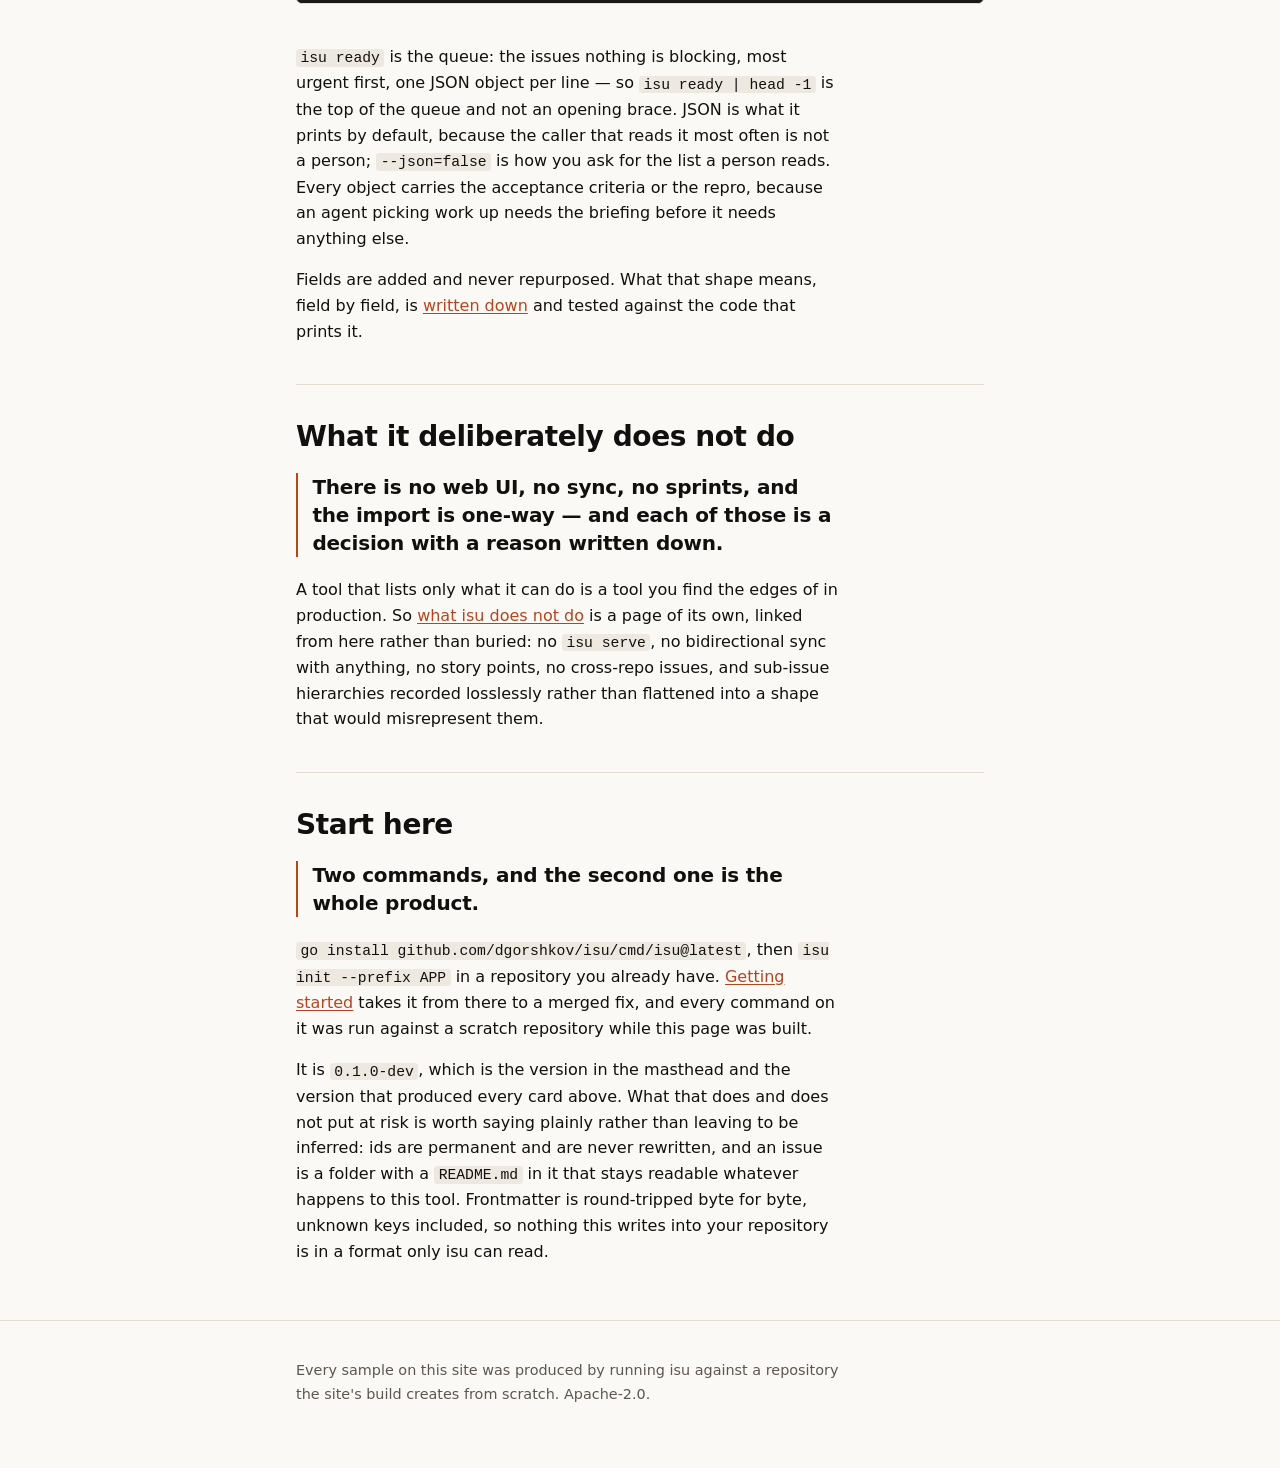
==== commit 32cbc652: "M8-S2: link the page the front page contradicts, and show the loop closing A fourth hostile read of " ====
--- a/web/site/index.html
+++ b/web/site/index.html
@@ -39,11 +39,12 @@
 <p class="requires">Needs Go 1.24 or newer, and git.</p>
 <div class="proof">
 <p class="command">isu board</p>
-<pre tabindex="0" role="region" aria-label="output of isu board"><code>main · 9 issues · remote refs 3h ago
+<pre tabindex="0" role="region" aria-label="output of isu board"><code>main · 9 issues · remote refs 1h ago
 
-done (2)
-  APP-x4h7vb  p2  spike  What does a failed payment cost us?  dana
-  APP-2mdz8k  p3  chore  Upgrade the linter                   sam
+done (3)
+  APP-x4h7vb  p2  spike  What does a failed payment cost us?     dana
+  APP-b5n3kt  p2  story  Send a receipt after the first invoice  priya
+  APP-2mdz8k  p3  chore  Upgrade the linter                      sam
 
 dropped (1)
   APP-8ptr5s  p2  chore  Rewrite the CSS in another framework  sam
@@ -54,24 +55,23 @@
 in progress (1)
   APP-9cx2rt  p2  story  Show the sign-up queue on the board  priya · claimed by Priya Raman
 
-open (4)
-  APP-7f3akq  p1  bug    Login retries drop the second attempt   dana
-  APP-40b1cc  p2  epic   Make sign-up reliable                   dana · 5 children
-  APP-b5n3kt  p2  story  Send a receipt after the first invoice  priya
-  APP-5wq7dn  p3  chore  Publish a status page                   sam</code></pre>
+open (3)
+  APP-7f3akq  p1  bug    Login retries drop the second attempt  dana
+  APP-40b1cc  p2  epic   Make sign-up reliable                  dana · 5 children
+  APP-5wq7dn  p3  chore  Publish a status page                  sam</code></pre>
 </div>
 </div>
 
 <section class="section" id="derived">
 <h2>Status is derived, never stored</h2>
-<p class="claim">Every status on this board was computed, just now, from what trunk and the branches say — there is no status field anywhere in the repository.</p>
+<p class="claim">Every status on the board above was computed, just now, from what trunk and the branches say — there is no status field anywhere in the repository.</p>
 <p>An issue is <a href="docs/data-model.html">a folder with a <code>README.md</code> in it</a>. The file says <code>state: open</code>, <code>resolved</code> or <code>dropped</code>, and nothing else about where the work has got to. Everything the board groups by is <a href="docs/statuses.html">derived</a>: <code>done</code> because trunk says resolved, <code>in progress</code> because a branch says resolved where trunk says open, <code>awaiting triage</code> because the folder exists on a branch and has never reached trunk at all.</p>
 <p>That last one is worth stopping on. <code>awaiting triage</code> is not a column somebody has to remember to move a card out of. It is a fact about the repository — this issue has been reported and nobody has merged it — and it stops being true the moment the report merges.</p>
 </section>
 
 <section class="section" id="claims">
-<h2>A claim is a branch, and the push is the lock</h2>
-<p class="claim">Two people cannot both take the same issue, and nothing had to be locked to make that true.</p>
+<h2>A claim is a branch, and merging is what makes it true</h2>
+<p class="claim">Two people cannot both take the same issue, and nothing had to be locked to make that true. When the work lands, nobody has to be told: the same command, on two claims one merge apart, says <code>in progress</code> and then <code>done</code>.</p>
 <div class="proof">
 <p class="command">isu show APP-9cx2rt</p>
 <pre tabindex="0" role="region" aria-label="output of isu show APP-9cx2rt"><code>APP-9cx2rt  Show the sign-up queue on the board
@@ -89,35 +89,30 @@
 
   claimed by Priya Raman on refs/heads/isu/APP-9cx2rt, 2026-04-14T04:15:00Z
 
-remote refs 3h ago</code></pre>
+remote refs 1h ago</code></pre>
 </div>
-<p><code>isu claim</code> creates <code>isu/&lt;id&gt;</code>, writes <code>state: resolved</code> into the issue, commits with a random <code>Isu-Claim:</code> trailer and pushes — before any work starts, so whoever loses the race has wasted nothing. The push <em>is</em> the compare-and-swap: the trailer makes two claimants&#39; commits different objects, so the second push is not a fast-forward and git refuses it.</p>
-<p>Saying <code>resolved</code> before the work is done is deliberate. A branch is a proposal, not a fact; trunk is where state is true. Until the branch merges, the only thing that reads it is a board that renders it as <code>in progress</code>, with the claimant and the age of the claim beside it.</p>
-</section>
-
-<section class="section" id="merge">
-<h2>Merging is the state change</h2>
-<p class="claim">The same issue, in the same repository, with nothing edited: <code>in progress</code> when trunk is <code>main</code>, <code>done</code> when trunk is the branch that resolves it.</p>
 <div class="proof">
-<p class="command">isu show APP-9cx2rt --ref isu/APP-9cx2rt</p>
-<pre tabindex="0" role="region" aria-label="output of isu show APP-9cx2rt --ref isu/APP-9cx2rt"><code>APP-9cx2rt  Show the sign-up queue on the board
+<p class="command">isu show APP-b5n3kt</p>
+<pre tabindex="0" role="region" aria-label="output of isu show APP-b5n3kt"><code>APP-b5n3kt  Send a receipt after the first invoice
 
   status      done
   type        story
   state       resolved
   owner       priya
-  created     2026-02-21
+  created     2026-03-05
   priority    p2
-  acceptance  the board shows queue depth and the oldest waiting account
+  acceptance  a paid invoice sends one receipt, and only one
   parent      APP-40b1cc  Make sign-up reliable (open)
-  branches    refs/heads/main
+  branches    refs/heads/isu/APP-9cx2rt
               refs/heads/report/firefox-500
-  trunk       isu/APP-9cx2rt
+  trunk       main
 
-remote refs 3h ago</code></pre>
+remote refs 1h ago</code></pre>
 </div>
-<p>Nothing in the file changed between this card and the one above it. <code>state: resolved</code> was already written, by <code>isu claim</code>, before any of the work started. The only difference is which ref isu was told to treat as trunk — and putting a commit into that ref is the whole of what merging does.</p>
-<p>So there is no transition for anybody to perform. A tracker with a database has to be told the work is finished, by a person who remembers, some time after the merge; the gap between those two moments is where every stale board comes from. Here the merge <em>is</em> the telling, and a board built a second later says so without being asked.</p>
+<p><code>isu claim</code> creates <code>isu/&lt;id&gt;</code>, writes <code>state: resolved</code> into the issue, commits with a random <code>Isu-Claim:</code> trailer and pushes — before any work starts, so whoever loses the race has wasted nothing. The push <em>is</em> the compare-and-swap: the trailer makes two claimants&#39; commits different objects, so the second push is not a fast-forward and git refuses it.</p>
+<p>Saying <code>resolved</code> before the work is done is deliberate. A branch is a proposal, not a fact; trunk is where state is true. Until the branch merges, what reads that proposal is a board that renders it as <code>in progress</code>, with the claimant and the age of the claim beside it.</p>
+<p><strong>One half of that is not true across a team yet, and this is a better place to read it than page seven.</strong> The lock is real: two claimants write two different commits, so the second push is refused and nobody does the work twice. The <em>warning</em> is not. <code>isu board</code> reads trunk and every local branch, and a colleague&#39;s claim arrives as <code>refs/remotes/origin/isu/&lt;id&gt;</code>, which the board does not read at all — so their claim is invisible to you, and yours to them, until one of them merges. <a href="docs/field-notes.html">What running isu against real repositories found</a> has it written down with the measurement beside it: reading remote-tracking refs too is one line in the ref pattern and cost 3.4 s over react&#39;s 967 refs, and it wants a story of its own rather than a patch, because a claimant&#39;s board would otherwise read their own claim as contending with itself.</p>
+<p>The second card is the same shape of branch, one merge later. Nothing in that issue&#39;s file changed between the two: <code>state: resolved</code> was written once, by <code>isu claim</code>, before any of the work started, and it never changed again. What changed is which commit <code>main</code> points at. So there is no transition for anybody to perform — a tracker with a database has to be told the work is finished, by a person who remembers, some time after the merge, and the gap between those two moments is where every stale board comes from. Here the merge <em>is</em> the telling.</p>
 </section>
 
 <section class="section" id="checks">
@@ -125,7 +120,7 @@
 <p class="claim"><code>isu check</code> fails a branch that says it fixed something and changed nothing else.</p>
 <div class="proof">
 <p class="command">isu check</p>
-<pre tabindex="0" role="region" aria-label="output of isu check"><code>main ← isu/APP-9cx2rt · 9 checks · 1 failure · remote refs 3h ago
+<pre tabindex="0" role="region" aria-label="output of isu check"><code>main ← isu/APP-9cx2rt · 9 checks · 1 failure · remote refs 1h ago
 
 fail  evidence  APP-9cx2rt  resolved on this branch, which changes nothing outside issues/: a claim writes `state: resolved` and touches nothing else, so this is a claim and not a resolution</code></pre>
 </div>
@@ -138,8 +133,7 @@
 <p class="claim">Every command speaks newline-delimited JSON, and the shape is a contract rather than a rendering.</p>
 <div class="proof">
 <p class="command">isu ready</p>
-<pre tabindex="0" role="region" aria-label="output of isu ready"><code>{&#34;id&#34;:&#34;APP-7f3akq&#34;,&#34;title&#34;:&#34;Login retries drop the second attempt&#34;,&#34;type&#34;:&#34;bug&#34;,&#34;state&#34;:&#34;open&#34;,&#34;status&#34;:&#34;open&#34;,&#34;owner&#34;:&#34;dana&#34;,&#34;created&#34;:&#34;2026-02-21&#34;,&#34;priority&#34;:&#34;p1&#34;,&#34;parent&#34;:&#34;APP-40b1cc&#34;,&#34;blocked_by&#34;:[],&#34;repro&#34;:&#34;sign in, fail once, retry within 5s&#34;,&#34;acceptance&#34;:&#34;&#34;,&#34;question&#34;:&#34;&#34;,&#34;reason&#34;:&#34;&#34;,&#34;resolution&#34;:&#34;&#34;,&#34;on_trunk&#34;:true,&#34;reopened&#34;:false,&#34;contended&#34;:false,&#34;stale&#34;:false,&#34;claims&#34;:[],&#34;elsewhere&#34;:[],&#34;epic&#34;:null,&#34;broken&#34;:null}
-{&#34;id&#34;:&#34;APP-b5n3kt&#34;,&#34;title&#34;:&#34;Send a receipt after the first invoice&#34;,&#34;type&#34;:&#34;story&#34;,&#34;state&#34;:&#34;open&#34;,&#34;status&#34;:&#34;open&#34;,&#34;owner&#34;:&#34;priya&#34;,&#34;created&#34;:&#34;2026-03-05&#34;,&#34;priority&#34;:&#34;p2&#34;,&#34;parent&#34;:&#34;APP-40b1cc&#34;,&#34;blocked_by&#34;:[],&#34;repro&#34;:&#34;&#34;,&#34;acceptance&#34;:&#34;a paid invoice sends one receipt, and only one&#34;,&#34;question&#34;:&#34;&#34;,&#34;reason&#34;:&#34;&#34;,&#34;resolution&#34;:&#34;&#34;,&#34;on_trunk&#34;:true,&#34;reopened&#34;:false,&#34;contended&#34;:false,&#34;stale&#34;:false,&#34;claims&#34;:[],&#34;elsewhere&#34;:[],&#34;epic&#34;:null,&#34;broken&#34;:null}</code></pre>
+<pre tabindex="0" role="region" aria-label="output of isu ready"><code>{&#34;id&#34;:&#34;APP-7f3akq&#34;,&#34;title&#34;:&#34;Login retries drop the second attempt&#34;,&#34;type&#34;:&#34;bug&#34;,&#34;state&#34;:&#34;open&#34;,&#34;status&#34;:&#34;open&#34;,&#34;owner&#34;:&#34;dana&#34;,&#34;created&#34;:&#34;2026-02-21&#34;,&#34;priority&#34;:&#34;p1&#34;,&#34;parent&#34;:&#34;APP-40b1cc&#34;,&#34;blocked_by&#34;:[],&#34;repro&#34;:&#34;sign in, fail once, retry within 5s&#34;,&#34;acceptance&#34;:&#34;&#34;,&#34;question&#34;:&#34;&#34;,&#34;reason&#34;:&#34;&#34;,&#34;resolution&#34;:&#34;&#34;,&#34;on_trunk&#34;:true,&#34;reopened&#34;:false,&#34;contended&#34;:false,&#34;stale&#34;:false,&#34;claims&#34;:[],&#34;elsewhere&#34;:[],&#34;epic&#34;:null,&#34;broken&#34;:null}</code></pre>
 </div>
 <p><code>isu ready</code> is the queue: the issues nothing is blocking, most urgent first, one JSON object per line — so <code>isu ready | head -1</code> is the top of the queue and not an opening brace. JSON is what it prints by default, because the caller that reads it most often is not a person; <code>--json=false</code> is how you ask for the list a person reads. Every object carries the acceptance criteria or the repro, because an agent picking work up needs the briefing before it needs anything else.</p>
 <p>Fields are added and never repurposed. What that shape means, field by field, is <a href="docs/json.html">written down</a> and tested against the code that prints it.</p>
--- a/web/site/site.css
+++ b/web/site/site.css
@@ -164,6 +164,26 @@
 button:focus-visible {
 	outline: 2px solid var(--signal);
 	outline-offset: 2px;
+}
+
+/* The other half of WCAG 2.1.1's neighbour, 2.4.7 Focus Visible.
+ *
+ * M8-S2 made every scrolling box reachable with a tabindex and stopped there.
+ * The five cards on the landing page were then reachable and said nothing when
+ * they had focus: no rule here covered them, so they fell back to the browser's
+ * own outline, which is painted outside the border box — and `.proof` is
+ * `overflow: hidden`, which clipped it on three sides. Reachable and invisible.
+ *
+ * Inset, so nothing can clip it, and --glow on --terminal is 9.09:1. */
+.scroller:focus-visible,
+.install:focus-visible,
+.proof pre:focus-visible {
+	outline: 2px solid var(--signal);
+	outline-offset: -3px;
+}
+
+.proof pre:focus-visible {
+	outline-color: var(--glow);
 }
 
 /* ---- headings and prose ---- */
@@ -259,15 +279,23 @@
 	display: inline-block;
 	overflow-x: auto;
 	max-width: 100%;
+
+	/* One tap or click selects the whole command and nothing else. There is no
+	 * copy button because there is no JavaScript, and selecting text by hand
+	 * inside a horizontally scrolling box on a touchscreen is among the least
+	 * reliable things a phone does. */
+	user-select: all;
 }
 
 .install::before {
 	content: "$ ";
 	color: var(--signal);
+	user-select: none;
 }
 
 .install::after {
 	content: "_";
+	user-select: none;
 	animation: blink 1.2s steps(1) infinite;
 }
 
@@ -288,6 +316,10 @@
  */
 
 .proof {
+	/* The card is dark in both schemes, so its scrollbar should be too. Without
+	 * this it inherits :root's `light dark` and a light scrollbar sits under a
+	 * black terminal. */
+	color-scheme: dark;
 	margin: 1.25rem 0 2.5rem;
 	border: 1px solid var(--rule);
 	border-radius: var(--radius);
@@ -367,12 +399,21 @@
 	font-size: var(--text-s);
 }
 
-/* A block that did not. Illustrative, placeholders in it, never executed —
- * so it gets a ground it cannot be mistaken for the other one on. */
+/* A block that did not. Illustrative, placeholders in it, never executed — so
+ * it gets a ground it cannot be mistaken for the other one on.
+ *
+ * It got a 1px --rule border, and --rule on --paper is 1.30:1: the positive
+ * signal that was supposed to replace the borrowed dark ground was not
+ * perceivable, so a sketch was a <pre> on paper and nothing else. --slate is
+ * 6.83:1 and carries the same weight as the claim rule on the landing page,
+ * which is the site's existing word for "this line is doing a job". */
 .scroller.sketch pre {
 	background: none;
 	color: var(--ink);
-	border: 1px solid var(--rule);
+	border: 0;
+	border-left: 3px solid var(--slate);
+	border-radius: 0;
+	padding-left: 1rem;
 }
 
 table {
@@ -512,6 +553,22 @@
 		font-size: var(--text-m);
 	}
 
+	/* The install command is 53 cells wide. On a 390px phone `.install` has
+	 * 313px of inner width, so about 40% of the one command this page asks
+	 * anybody to run was off the right-hand edge, in a box that had to be
+	 * scrolled sideways by hand to read and by touch-drag to select. Wrapping
+	 * it costs a second line and shows the whole thing.
+	 *
+	 * gateWidth could not see this: it holds <pre> and <table> to a scrolling
+	 * box, and the install line is a <p>. "No page-level horizontal scroll" and
+	 * "readable on a phone" are not the same property, and this is where they
+	 * came apart. */
+	.install {
+		display: block;
+		overflow-x: visible;
+		white-space: pre-wrap;
+		overflow-wrap: anywhere;
+	}
 }
 
 /* ---- motion ----
